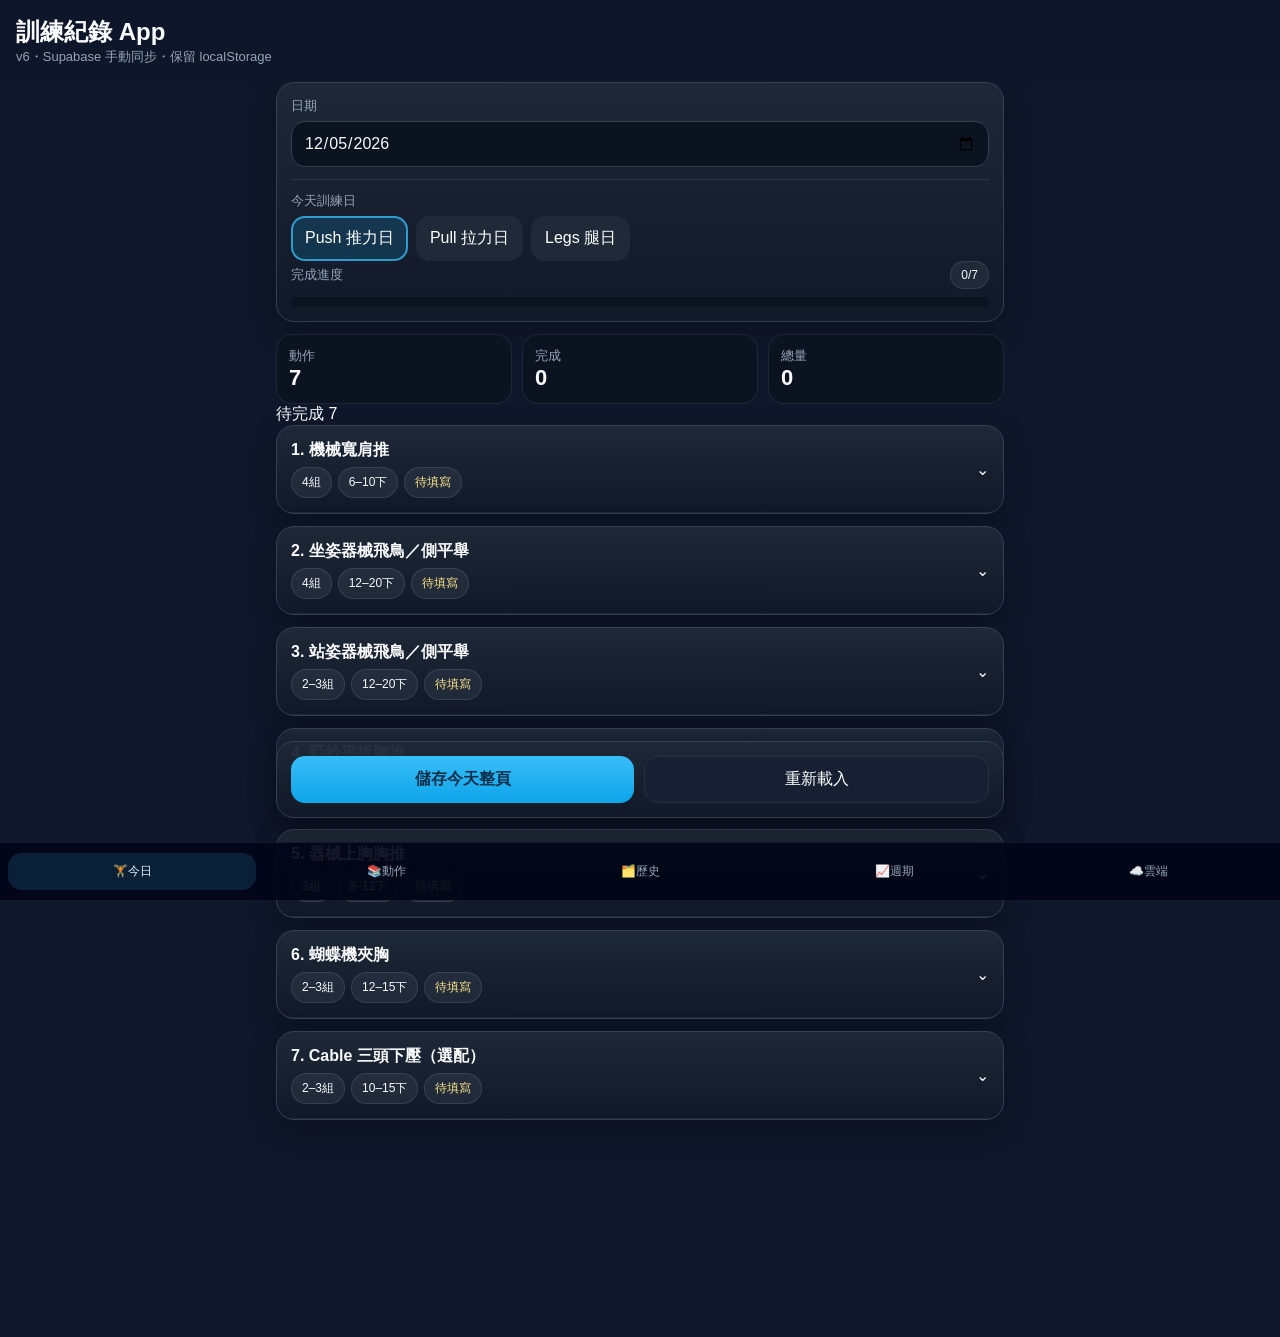
==== index.html @ b2d6db4e "Add files via upload" ====
<!doctype html><html lang="zh-Hant"><head><meta charset="utf-8"><meta name="viewport" content="width=device-width,initial-scale=1,maximum-scale=1,viewport-fit=cover"><meta name="theme-color" content="#111827"><link rel="manifest" href="manifest.json"><link rel="apple-touch-icon" href="icon-192.png"><title>訓練紀錄 App v6</title><link rel="stylesheet" href="style.css"></head><body><div id="app"><header class="top"><h1>訓練紀錄 App</h1><div class="sub">v6・Supabase 手動同步・保留 localStorage</div></header><main class="content"><section id="today" class="section active"><div class="card"><label>日期</label><input id="date" type="date"><div class="divider"></div><label>今天訓練日</label><div id="days" class="chips"></div><div class="progress"><div class="row between"><span class="muted">完成進度</span><span id="pt" class="tag">0/0</span></div><div class="bar"><div id="pf" class="fill"></div></div></div></div><div class="summary"><div class="box"><span class="muted">動作</span><b id="se">0</b></div><div class="box"><span class="muted">完成</span><b id="sc">0</b></div><div class="box"><span class="muted">總量</span><b id="sv">0</b></div></div><div id="todayList"></div><div class="sticky"><div class="card"><div class="row"><button class="primary col" onclick="saveAll()">儲存今天整頁</button><button class="soft col" onclick="renderToday()">重新載入</button></div></div></div></section><section id="lib" class="section"><div class="card"><label>搜尋動作 / 肌群</label><input id="search" placeholder="例如：深蹲、闊背、胸推"><div id="libDays" class="chips mt"></div></div><div id="libList"></div></section><section id="hist" class="section"><div class="card"><div class="row wrap"><div class="col"><label>日期</label><input id="hdate" type="date"></div><div class="col"><label>訓練日</label><select id="hday"></select></div></div><div class="divider"></div><div class="row wrap"><button class="soft col" onclick="exportCSV()">匯出 CSV</button><button class="soft col" onclick="exportJSON()">匯出 JSON</button><label class="import col">匯入 JSON<input type="file" id="importFile" accept=".json,application/json" onchange="importJSON(event)"></label></div></div><div id="histList"></div></section><section id="cycle" class="section"><div class="card"><b>週期追蹤</b><div class="grid2"><input id="cw" inputmode="numeric" pattern="[0-9]*" placeholder="週次"><input id="cs" type="date"><input id="cwt" inputmode="decimal" placeholder="體重平均"><input id="cr" inputmode="numeric" pattern="[0-9]*" placeholder="恢復1-5"><input id="csh" placeholder="肩推"><input id="cch" placeholder="胸推"><input id="cdl" placeholder="硬舉/RDL"><input id="csq" placeholder="深蹲"></div><textarea id="cn" placeholder="備註"></textarea><div class="row mt"><button class="primary col" onclick="saveCycle()">新增 / 更新</button><button class="soft col" onclick="clearCycleForm()">清空</button></div></div><div id="cycleList"></div></section><section id="cloud" class="section"><div class="card"><b>Supabase 雲端同步</b><div class="inline mt">先在 Supabase 執行 supabase_schema.sql，再填入 Project URL 與 anon key。資料仍會先存 localStorage，雲端採手動同步。</div><div class="grid2"><input id="sbUrl" placeholder="Supabase Project URL"><input id="sbAnon" placeholder="Supabase anon public key"><input id="sbEmail" placeholder="Email"><input id="sbPass" type="password" placeholder="Password"></div><div class="row wrap mt"><button class="soft col" onclick="saveCloudConfig()">儲存設定</button><button class="soft col" onclick="signUp()">註冊</button><button class="primary col" onclick="signIn()">登入</button><button class="danger col" onclick="signOut()">登出</button></div><div class="divider"></div><div class="row wrap"><button class="primary col" onclick="syncUp()">上傳本機到雲端</button><button class="soft col" onclick="pullDown()">從雲端載入並覆蓋本機</button></div><div id="cloudStatus" class="cloud-status">尚未登入。</div></div></section></main><nav class="nav"><button class="active" data-s="today">🏋️<span>今日</span></button><button data-s="lib">📚<span>動作</span></button><button data-s="hist">🗂️<span>歷史</span></button><button data-s="cycle">📈<span>週期</span></button><button data-s="cloud">☁️<span>雲端</span></button></nav></div><script id="data" type="application/json">{"plans": {"Push 推力日": [{"id": "push-1", "sort": 1, "day": "Push 推力日", "name": "機械寬肩推", "recommendedSets": "4", "recommendedReps": "6–10", "rest": "2–3 分鐘", "targetMuscles": "三角肌前束、三角肌中束、肱三頭、上胸少量", "tips": "肩膀優先主動作。肩胛穩定，不聳肩；推起時手肘路徑穩定。寬肩推與窄肩推擇一或輪替。", "alternatives": "機械窄肩推、啞鈴肩推", "defaultSets": 4}, {"id": "push-2", "sort": 2, "day": "Push 推力日", "name": "坐姿器械飛鳥／側平舉", "recommendedSets": "4", "recommendedReps": "12–20", "rest": "60–90 秒", "targetMuscles": "三角肌中束", "tips": "肩寬主力動作。重量不要過重；酸感應在肩外側，不是脖子。", "alternatives": "啞鈴側平舉、滑輪側平舉", "defaultSets": 4}, {"id": "push-3", "sort": 3, "day": "Push 推力日", "name": "站姿器械飛鳥／側平舉", "recommendedSets": "2–3", "recommendedReps": "12–20", "rest": "60–90 秒", "targetMuscles": "三角肌中束", "tips": "補充中束泵感與控制。避免借力、聳肩、甩動。", "alternatives": "單手滑輪側平舉、坐姿側平舉", "defaultSets": 3}, {"id": "push-4", "sort": 4, "day": "Push 推力日", "name": "啞鈴平板胸推", "recommendedSets": "3–4", "recommendedReps": "6–10", "rest": "2–3 分鐘", "targetMuscles": "中胸、胸大肌整體、前三角、肱三頭、肩胛穩定", "tips": "肩胛後收下壓；手肘約45–60度；下放有胸部拉伸，不讓肩膀往前跑。", "alternatives": "槓鈴臥推、機械中胸胸推", "defaultSets": 4}, {"id": "push-5", "sort": 5, "day": "Push 推力日", "name": "器械上胸胸推", "recommendedSets": "3", "recommendedReps": "8–12", "rest": "90–120 秒", "targetMuscles": "上胸、前三角、肱三頭", "tips": "角度不要太高，避免變肩推；推的方向略斜上。", "alternatives": "上斜啞鈴胸推、上斜槓鈴臥推", "defaultSets": 3}, {"id": "push-6", "sort": 6, "day": "Push 推力日", "name": "蝴蝶機夾胸", "recommendedSets": "2–3", "recommendedReps": "12–15", "rest": "60–90 秒", "targetMuscles": "胸大肌水平內收、中胸收縮感", "tips": "收尾動作。手肘微彎固定；感覺胸往中間夾，不是用手臂推。", "alternatives": "滑輪夾胸、站姿夾下胸", "defaultSets": 3}, {"id": "push-7", "sort": 7, "day": "Push 推力日", "name": "Cable 三頭下壓（選配）", "recommendedSets": "2–3", "recommendedReps": "10–15", "rest": "60–90 秒", "targetMuscles": "肱三頭肌", "tips": "若前面推類已讓三頭很疲勞可省略。手肘固定，避免肩膀代償。", "alternatives": "繩索三頭下壓、坐姿三頭下壓", "defaultSets": 3}], "Pull 拉力日": [{"id": "pull-1", "sort": 1, "day": "Pull 拉力日", "name": "傳統硬舉 或 羅馬尼亞硬舉", "recommendedSets": "3–4 / 3", "recommendedReps": "3–5 / 6–10", "rest": "2–3 分鐘", "targetMuscles": "臀大肌、腿後側、豎脊肌穩定、上背、握力", "tips": "傳統硬舉低次數高品質；RDL重點是髖鉸鏈與腿後側拉伸。豎脊肌可酸，但不能用下背硬拉。", "alternatives": "六角槓硬舉、臀推、背伸", "defaultSets": 4}, {"id": "pull-2", "sort": 2, "day": "Pull 拉力日", "name": "正握滑輪高位下拉", "recommendedSets": "4", "recommendedReps": "8–12", "rest": "90–120 秒", "targetMuscles": "闊背肌、大圓肌、下斜方肌、肱二頭輔助", "tips": "肩膀先下沉；手肘往下、往身體兩側拉；避免聳肩與二頭代償。", "alternatives": "中立握高位下拉、輔助引體", "defaultSets": 4}, {"id": "pull-3", "sort": 3, "day": "Pull 拉力日", "name": "坐姿正握水平拉（中握）", "recommendedSets": "3–4", "recommendedReps": "8–12", "rest": "90–120 秒", "targetMuscles": "中背、菱形肌、中斜方肌、闊背部分", "tips": "胸口穩定；手肘往後帶；肩胛後收但不要聳肩或後仰代償。", "alternatives": "胸靠划船、器械水平拉", "defaultSets": 4}, {"id": "pull-4", "sort": 4, "day": "Pull 拉力日", "name": "坐姿窄握／貼身水平拉", "recommendedSets": "3", "recommendedReps": "10–12", "rest": "90 秒", "targetMuscles": "闊背肌、大圓肌、側背", "tips": "手肘貼身，往褲子口袋後方拉；不要變成二頭彎舉。", "alternatives": "單臂啞鈴划船、低位滑輪划船", "defaultSets": 3}, {"id": "pull-5", "sort": 5, "day": "Pull 拉力日", "name": "蝴蝶機反向飛鳥", "recommendedSets": "3", "recommendedReps": "12–20", "rest": "60–90 秒", "targetMuscles": "後三角、上背、中斜方、菱形肌", "tips": "重量不必重；不要聳肩、不要甩；感覺在後肩與肩胛外側。", "alternatives": "面拉、俯身啞鈴反向飛鳥", "defaultSets": 3}, {"id": "pull-6", "sort": 6, "day": "Pull 拉力日", "name": "W槓二頭彎舉（寬握）", "recommendedSets": "3", "recommendedReps": "8–12", "rest": "60–90 秒", "targetMuscles": "肱二頭肌，偏短頭感受", "tips": "上臂穩定，避免身體晃動；手腕中立。", "alternatives": "機械二頭彎舉、啞鈴彎舉", "defaultSets": 3}, {"id": "pull-7", "sort": 7, "day": "Pull 拉力日", "name": "W槓二頭彎舉（窄握）", "recommendedSets": "2–3", "recommendedReps": "10–12", "rest": "60–90 秒", "targetMuscles": "肱二頭肌，偏長頭與前臂參與", "tips": "寬窄握總量控制在5–6組，不需各做過多。", "alternatives": "槌式彎舉、繩索彎舉", "defaultSets": 3}], "Legs 腿日": [{"id": "legs-1", "sort": 1, "day": "Legs 腿日", "name": "槓鈴深蹲", "recommendedSets": "4", "recommendedReps": "5–8", "rest": "2–3 分鐘", "targetMuscles": "股四頭、臀大肌、內收肌、核心、豎脊肌穩定", "tips": "腳掌穩定；膝蓋跟腳尖方向一致；核心撐住；不要為了重量犧牲深度與穩定。", "alternatives": "史密斯深蹲、高腳杯深蹲、腿推", "defaultSets": 4}, {"id": "legs-2", "sort": 2, "day": "Legs 腿日", "name": "臀推 或 保加利亞分腿蹲", "recommendedSets": "3", "recommendedReps": "8–12", "rest": "90–120 秒", "targetMuscles": "臀大肌；保加利亞另含股四頭、臀中肌穩定", "tips": "臀推頂端夾臀但不拱腰；保加利亞注意膝蓋軌跡與骨盆穩定。", "alternatives": "啞鈴弓箭步、45度背伸臀主導", "defaultSets": 3}, {"id": "legs-3", "sort": 3, "day": "Legs 腿日", "name": "坐姿前踢", "recommendedSets": "3", "recommendedReps": "10–15", "rest": "60–90 秒", "targetMuscles": "股四頭肌", "tips": "頂端可停一下；不要甩；膝蓋不適時降低重量。", "alternatives": "腿推、哈克深蹲", "defaultSets": 3}, {"id": "legs-4", "sort": 4, "day": "Legs 腿日", "name": "坐姿下勾", "recommendedSets": "3", "recommendedReps": "10–15", "rest": "60–90 秒", "targetMuscles": "腿後肌群，膝屈曲", "tips": "控制離心；感覺大腿後側收縮，不要用身體晃動。", "alternatives": "臥姿腿後勾、滑輪腿後勾", "defaultSets": 3}, {"id": "legs-5", "sort": 5, "day": "Legs 腿日", "name": "站姿小腿", "recommendedSets": "4", "recommendedReps": "10–20", "rest": "60–90 秒", "targetMuscles": "腓腸肌、小腿整體", "tips": "底部拉伸、頂端停一下；不要彈震。", "alternatives": "坐姿小腿、腿推機提踵", "defaultSets": 4}, {"id": "legs-6", "sort": 6, "day": "Legs 腿日", "name": "坐姿外張", "recommendedSets": "2–3", "recommendedReps": "12–20", "rest": "60–90 秒", "targetMuscles": "臀中肌、臀小肌、髖穩定", "tips": "控制外展，避免身體晃動；可幫助深蹲膝蓋控制。", "alternatives": "彈力帶側走、蚌式開合", "defaultSets": 3}, {"id": "legs-7", "sort": 7, "day": "Legs 腿日", "name": "坐姿內夾", "recommendedSets": "2–3", "recommendedReps": "12–20", "rest": "60–90 秒", "targetMuscles": "內收肌群、大腿內側", "tips": "動作控制，不需過重；補足深蹲底部穩定。", "alternatives": "側弓箭步、相撲深蹲", "defaultSets": 3}, {"id": "legs-8", "sort": 8, "day": "Legs 腿日", "name": "坐姿捲腹 或 Pallof Press", "recommendedSets": "3–5 / 3", "recommendedReps": "10–15 / 每側10–12", "rest": "45–90 秒", "targetMuscles": "腹直肌／抗旋轉核心、軀幹穩定", "tips": "不要只練捲腹；可與Pallof Press、死蟲、側棒式輪替。", "alternatives": "死蟲、棒式、側棒式", "defaultSets": 5}]}, "dayOrder": ["Push 推力日", "Pull 拉力日", "Legs 腿日"], "painOptions": ["無", "輕微", "明顯", "刺痛/麻/放射痛"]}</script><script src="app.js"></script></body></html>
---- style.css ----
*{box-sizing:border-box}:root{--bg:#0f172a;--card:#111827;--card2:#1f2937;--line:#334155;--text:#f8fafc;--muted:#94a3b8;--p:#38bdf8;--p2:#0ea5e9;--nav:82px}body{margin:0;background:var(--bg);color:var(--text);font-family:-apple-system,BlinkMacSystemFont,"Segoe UI","Noto Sans TC","Microsoft JhengHei",sans-serif;padding-bottom:calc(var(--nav) + env(safe-area-inset-bottom))}.top{position:sticky;top:0;z-index:3;padding:16px;background:rgba(15,23,42,.95);backdrop-filter:blur(10px)}h1{font-size:24px;margin:0}.sub,.muted,.inline{color:var(--muted);font-size:13px}.content{max-width:760px;margin:auto;padding:0 16px 24px}.section{display:none}.section.active{display:block}.card{background:linear-gradient(180deg,rgba(31,41,55,.94),rgba(17,24,39,.98));border:1px solid var(--line);border-radius:18px;padding:14px;margin:0 0 12px;overflow:hidden;box-shadow:0 10px 28px rgba(0,0,0,.25)}.row{display:flex;gap:10px}.wrap{flex-wrap:wrap}.between{justify-content:space-between;align-items:center}.col{flex:1 1 0;min-width:0}button,input,select,textarea{font:inherit}button{border:0;border-radius:14px;padding:12px 14px;color:white;background:var(--card2)}.primary{background:linear-gradient(180deg,var(--p),var(--p2));color:#082f49;font-weight:800}.soft{background:#172033;border:1px solid #243042}.danger{background:rgba(239,68,68,.14);border:1px solid rgba(239,68,68,.35);color:#fecaca}label{display:block;color:var(--muted);font-size:13px;margin-bottom:6px}input,select,textarea{width:100%;background:#0b1220;color:var(--text);border:1px solid var(--line);border-radius:14px;padding:12px;appearance:none;-webkit-appearance:none}.chips{display:flex;gap:8px;flex-wrap:wrap}.day.active{box-shadow:inset 0 0 0 2px rgba(56,189,248,.75);background:rgba(14,165,233,.18)}.tag{border-radius:999px;padding:6px 10px;font-size:12px;background:rgba(148,163,184,.1);border:1px solid rgba(148,163,184,.18)}.ok{color:#bbf7d0}.warn{color:#fde68a}.divider{height:1px;background:rgba(148,163,184,.12);margin:12px 0}.bar{height:10px;background:#0b1220;border-radius:999px;overflow:hidden;margin-top:8px}.fill{height:100%;width:0;background:linear-gradient(90deg,#22c55e,#38bdf8)}.summary{display:grid;grid-template-columns:repeat(3,1fr);gap:10px}.box{background:#0b1220;border:1px solid rgba(148,163,184,.14);border-radius:16px;padding:12px;display:flex;flex-direction:column}.box b{font-size:22px}.ex{padding:0}.head{padding:14px;border-bottom:1px solid rgba(148,163,184,.12)}.name{font-weight:800}.meta{display:flex;flex-wrap:wrap;gap:6px;margin-top:6px}.body{display:none;padding:14px}.ex.open .body{display:block}.setgrid{display:grid;grid-template-columns:44px 1fr 1fr 1fr;gap:8px;align-items:center;margin-bottom:8px}.set{text-align:center;color:var(--muted);font-weight:700}.info{border-top:1px dashed rgba(148,163,184,.18);padding-top:12px;margin-top:12px}.it{font-size:12px;color:var(--muted);margin-bottom:6px}.last,.compare{border-radius:12px;padding:10px;margin:10px 0}.last{background:rgba(34,197,94,.06);border:1px dashed rgba(34,197,94,.28)}.compare{background:rgba(56,189,248,.06);border:1px dashed rgba(56,189,248,.28)}.cmpgrid{display:grid;grid-template-columns:repeat(3,1fr);gap:6px}.cmpitem{background:#0b1220;border:1px solid rgba(148,163,184,.14);border-radius:12px;padding:8px}.up{color:#bbf7d0}.down{color:#fecaca}.flat{color:var(--muted)}.rating,.pain{display:grid;gap:6px}.rating{grid-template-columns:repeat(5,1fr)}.pain{grid-template-columns:repeat(2,1fr)}.rbtn.active,.pbtn.active{background:rgba(56,189,248,.22);border:1px solid rgba(56,189,248,.75)}.nav{position:fixed;left:0;right:0;bottom:0;z-index:9;display:grid;grid-template-columns:repeat(5,1fr);gap:6px;padding:10px 8px calc(10px + env(safe-area-inset-bottom));background:rgba(2,6,23,.92);border-top:1px solid rgba(148,163,184,.12)}.nav button{background:transparent;color:var(--muted);font-size:12px;padding:10px 4px}.nav button.active{background:rgba(56,189,248,.14);color:#e0f2fe}.sticky{position:sticky;bottom:calc(var(--nav) + env(safe-area-inset-bottom));background:linear-gradient(180deg,rgba(15,23,42,0),rgba(15,23,42,.95));padding-top:10px}.mt{margin-top:10px}.empty{text-align:center;color:var(--muted);padding:20px}.grid2{display:grid;grid-template-columns:1fr 1fr;gap:8px;margin:10px 0}.import input{display:none}.set-actions{display:grid;grid-template-columns:1fr 1fr;gap:8px;margin:10px 0}.set-count,.keypad-note{font-size:12px;color:var(--muted);text-align:center;margin:8px 0}.cloud-status{font-size:13px;color:#dbeafe;background:rgba(56,189,248,.08);border:1px solid rgba(56,189,248,.22);border-radius:12px;padding:10px;margin-top:10px}@media(max-width:520px){.summary,.cmpgrid,.grid2,.set-actions{grid-template-columns:1fr}.pain{grid-template-columns:1fr}}
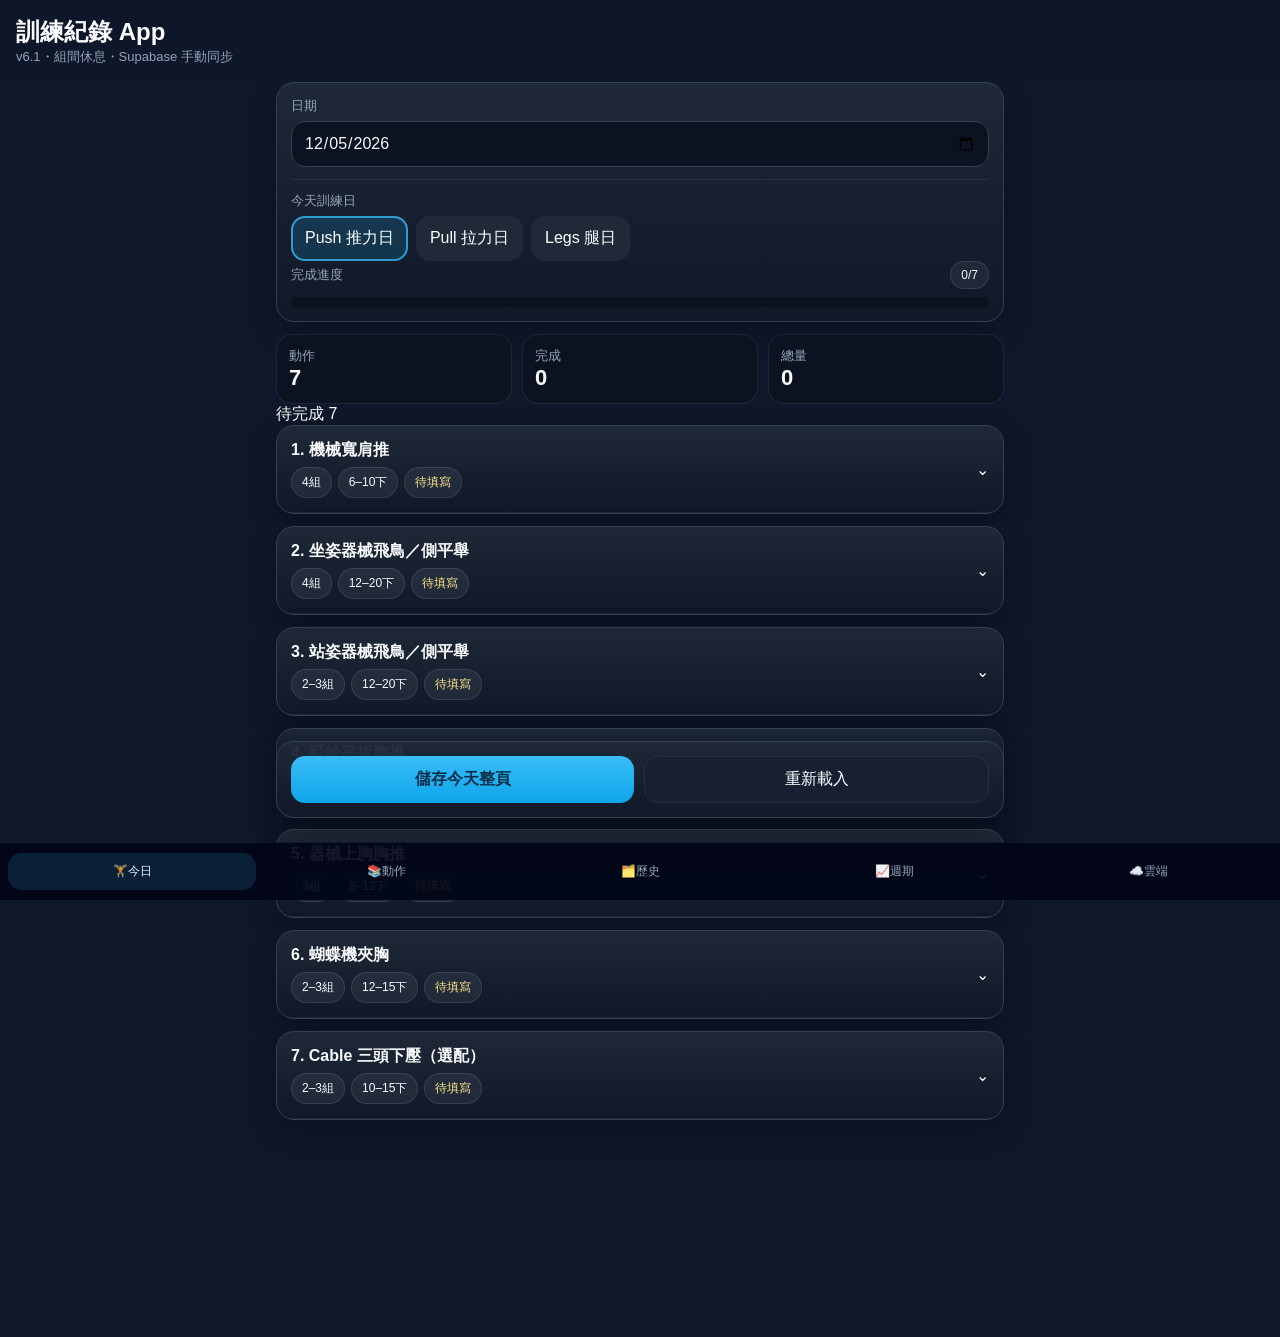
==== commit 3feb0c8a: "Add files via upload" ====
--- a/index.html
+++ b/index.html
@@ -1 +1 @@
-<!doctype html><html lang="zh-Hant"><head><meta charset="utf-8"><meta name="viewport" content="width=device-width,initial-scale=1,maximum-scale=1,viewport-fit=cover"><meta name="theme-color" content="#111827"><link rel="manifest" href="manifest.json"><link rel="apple-touch-icon" href="icon-192.png"><title>訓練紀錄 App v6</title><link rel="stylesheet" href="style.css"></head><body><div id="app"><header class="top"><h1>訓練紀錄 App</h1><div class="sub">v6・Supabase 手動同步・保留 localStorage</div></header><main class="content"><section id="today" class="section active"><div class="card"><label>日期</label><input id="date" type="date"><div class="divider"></div><label>今天訓練日</label><div id="days" class="chips"></div><div class="progress"><div class="row between"><span class="muted">完成進度</span><span id="pt" class="tag">0/0</span></div><div class="bar"><div id="pf" class="fill"></div></div></div></div><div class="summary"><div class="box"><span class="muted">動作</span><b id="se">0</b></div><div class="box"><span class="muted">完成</span><b id="sc">0</b></div><div class="box"><span class="muted">總量</span><b id="sv">0</b></div></div><div id="todayList"></div><div class="sticky"><div class="card"><div class="row"><button class="primary col" onclick="saveAll()">儲存今天整頁</button><button class="soft col" onclick="renderToday()">重新載入</button></div></div></div></section><section id="lib" class="section"><div class="card"><label>搜尋動作 / 肌群</label><input id="search" placeholder="例如：深蹲、闊背、胸推"><div id="libDays" class="chips mt"></div></div><div id="libList"></div></section><section id="hist" class="section"><div class="card"><div class="row wrap"><div class="col"><label>日期</label><input id="hdate" type="date"></div><div class="col"><label>訓練日</label><select id="hday"></select></div></div><div class="divider"></div><div class="row wrap"><button class="soft col" onclick="exportCSV()">匯出 CSV</button><button class="soft col" onclick="exportJSON()">匯出 JSON</button><label class="import col">匯入 JSON<input type="file" id="importFile" accept=".json,application/json" onchange="importJSON(event)"></label></div></div><div id="histList"></div></section><section id="cycle" class="section"><div class="card"><b>週期追蹤</b><div class="grid2"><input id="cw" inputmode="numeric" pattern="[0-9]*" placeholder="週次"><input id="cs" type="date"><input id="cwt" inputmode="decimal" placeholder="體重平均"><input id="cr" inputmode="numeric" pattern="[0-9]*" placeholder="恢復1-5"><input id="csh" placeholder="肩推"><input id="cch" placeholder="胸推"><input id="cdl" placeholder="硬舉/RDL"><input id="csq" placeholder="深蹲"></div><textarea id="cn" placeholder="備註"></textarea><div class="row mt"><button class="primary col" onclick="saveCycle()">新增 / 更新</button><button class="soft col" onclick="clearCycleForm()">清空</button></div></div><div id="cycleList"></div></section><section id="cloud" class="section"><div class="card"><b>Supabase 雲端同步</b><div class="inline mt">先在 Supabase 執行 supabase_schema.sql，再填入 Project URL 與 anon key。資料仍會先存 localStorage，雲端採手動同步。</div><div class="grid2"><input id="sbUrl" placeholder="Supabase Project URL"><input id="sbAnon" placeholder="Supabase anon public key"><input id="sbEmail" placeholder="Email"><input id="sbPass" type="password" placeholder="Password"></div><div class="row wrap mt"><button class="soft col" onclick="saveCloudConfig()">儲存設定</button><button class="soft col" onclick="signUp()">註冊</button><button class="primary col" onclick="signIn()">登入</button><button class="danger col" onclick="signOut()">登出</button></div><div class="divider"></div><div class="row wrap"><button class="primary col" onclick="syncUp()">上傳本機到雲端</button><button class="soft col" onclick="pullDown()">從雲端載入並覆蓋本機</button></div><div id="cloudStatus" class="cloud-status">尚未登入。</div></div></section></main><nav class="nav"><button class="active" data-s="today">🏋️<span>今日</span></button><button data-s="lib">📚<span>動作</span></button><button data-s="hist">🗂️<span>歷史</span></button><button data-s="cycle">📈<span>週期</span></button><button data-s="cloud">☁️<span>雲端</span></button></nav></div><script id="data" type="application/json">{"plans": {"Push 推力日": [{"id": "push-1", "sort": 1, "day": "Push 推力日", "name": "機械寬肩推", "recommendedSets": "4", "recommendedReps": "6–10", "rest": "2–3 分鐘", "targetMuscles": "三角肌前束、三角肌中束、肱三頭、上胸少量", "tips": "肩膀優先主動作。肩胛穩定，不聳肩；推起時手肘路徑穩定。寬肩推與窄肩推擇一或輪替。", "alternatives": "機械窄肩推、啞鈴肩推", "defaultSets": 4}, {"id": "push-2", "sort": 2, "day": "Push 推力日", "name": "坐姿器械飛鳥／側平舉", "recommendedSets": "4", "recommendedReps": "12–20", "rest": "60–90 秒", "targetMuscles": "三角肌中束", "tips": "肩寬主力動作。重量不要過重；酸感應在肩外側，不是脖子。", "alternatives": "啞鈴側平舉、滑輪側平舉", "defaultSets": 4}, {"id": "push-3", "sort": 3, "day": "Push 推力日", "name": "站姿器械飛鳥／側平舉", "recommendedSets": "2–3", "recommendedReps": "12–20", "rest": "60–90 秒", "targetMuscles": "三角肌中束", "tips": "補充中束泵感與控制。避免借力、聳肩、甩動。", "alternatives": "單手滑輪側平舉、坐姿側平舉", "defaultSets": 3}, {"id": "push-4", "sort": 4, "day": "Push 推力日", "name": "啞鈴平板胸推", "recommendedSets": "3–4", "recommendedReps": "6–10", "rest": "2–3 分鐘", "targetMuscles": "中胸、胸大肌整體、前三角、肱三頭、肩胛穩定", "tips": "肩胛後收下壓；手肘約45–60度；下放有胸部拉伸，不讓肩膀往前跑。", "alternatives": "槓鈴臥推、機械中胸胸推", "defaultSets": 4}, {"id": "push-5", "sort": 5, "day": "Push 推力日", "name": "器械上胸胸推", "recommendedSets": "3", "recommendedReps": "8–12", "rest": "90–120 秒", "targetMuscles": "上胸、前三角、肱三頭", "tips": "角度不要太高，避免變肩推；推的方向略斜上。", "alternatives": "上斜啞鈴胸推、上斜槓鈴臥推", "defaultSets": 3}, {"id": "push-6", "sort": 6, "day": "Push 推力日", "name": "蝴蝶機夾胸", "recommendedSets": "2–3", "recommendedReps": "12–15", "rest": "60–90 秒", "targetMuscles": "胸大肌水平內收、中胸收縮感", "tips": "收尾動作。手肘微彎固定；感覺胸往中間夾，不是用手臂推。", "alternatives": "滑輪夾胸、站姿夾下胸", "defaultSets": 3}, {"id": "push-7", "sort": 7, "day": "Push 推力日", "name": "Cable 三頭下壓（選配）", "recommendedSets": "2–3", "recommendedReps": "10–15", "rest": "60–90 秒", "targetMuscles": "肱三頭肌", "tips": "若前面推類已讓三頭很疲勞可省略。手肘固定，避免肩膀代償。", "alternatives": "繩索三頭下壓、坐姿三頭下壓", "defaultSets": 3}], "Pull 拉力日": [{"id": "pull-1", "sort": 1, "day": "Pull 拉力日", "name": "傳統硬舉 或 羅馬尼亞硬舉", "recommendedSets": "3–4 / 3", "recommendedReps": "3–5 / 6–10", "rest": "2–3 分鐘", "targetMuscles": "臀大肌、腿後側、豎脊肌穩定、上背、握力", "tips": "傳統硬舉低次數高品質；RDL重點是髖鉸鏈與腿後側拉伸。豎脊肌可酸，但不能用下背硬拉。", "alternatives": "六角槓硬舉、臀推、背伸", "defaultSets": 4}, {"id": "pull-2", "sort": 2, "day": "Pull 拉力日", "name": "正握滑輪高位下拉", "recommendedSets": "4", "recommendedReps": "8–12", "rest": "90–120 秒", "targetMuscles": "闊背肌、大圓肌、下斜方肌、肱二頭輔助", "tips": "肩膀先下沉；手肘往下、往身體兩側拉；避免聳肩與二頭代償。", "alternatives": "中立握高位下拉、輔助引體", "defaultSets": 4}, {"id": "pull-3", "sort": 3, "day": "Pull 拉力日", "name": "坐姿正握水平拉（中握）", "recommendedSets": "3–4", "recommendedReps": "8–12", "rest": "90–120 秒", "targetMuscles": "中背、菱形肌、中斜方肌、闊背部分", "tips": "胸口穩定；手肘往後帶；肩胛後收但不要聳肩或後仰代償。", "alternatives": "胸靠划船、器械水平拉", "defaultSets": 4}, {"id": "pull-4", "sort": 4, "day": "Pull 拉力日", "name": "坐姿窄握／貼身水平拉", "recommendedSets": "3", "recommendedReps": "10–12", "rest": "90 秒", "targetMuscles": "闊背肌、大圓肌、側背", "tips": "手肘貼身，往褲子口袋後方拉；不要變成二頭彎舉。", "alternatives": "單臂啞鈴划船、低位滑輪划船", "defaultSets": 3}, {"id": "pull-5", "sort": 5, "day": "Pull 拉力日", "name": "蝴蝶機反向飛鳥", "recommendedSets": "3", "recommendedReps": "12–20", "rest": "60–90 秒", "targetMuscles": "後三角、上背、中斜方、菱形肌", "tips": "重量不必重；不要聳肩、不要甩；感覺在後肩與肩胛外側。", "alternatives": "面拉、俯身啞鈴反向飛鳥", "defaultSets": 3}, {"id": "pull-6", "sort": 6, "day": "Pull 拉力日", "name": "W槓二頭彎舉（寬握）", "recommendedSets": "3", "recommendedReps": "8–12", "rest": "60–90 秒", "targetMuscles": "肱二頭肌，偏短頭感受", "tips": "上臂穩定，避免身體晃動；手腕中立。", "alternatives": "機械二頭彎舉、啞鈴彎舉", "defaultSets": 3}, {"id": "pull-7", "sort": 7, "day": "Pull 拉力日", "name": "W槓二頭彎舉（窄握）", "recommendedSets": "2–3", "recommendedReps": "10–12", "rest": "60–90 秒", "targetMuscles": "肱二頭肌，偏長頭與前臂參與", "tips": "寬窄握總量控制在5–6組，不需各做過多。", "alternatives": "槌式彎舉、繩索彎舉", "defaultSets": 3}], "Legs 腿日": [{"id": "legs-1", "sort": 1, "day": "Legs 腿日", "name": "槓鈴深蹲", "recommendedSets": "4", "recommendedReps": "5–8", "rest": "2–3 分鐘", "targetMuscles": "股四頭、臀大肌、內收肌、核心、豎脊肌穩定", "tips": "腳掌穩定；膝蓋跟腳尖方向一致；核心撐住；不要為了重量犧牲深度與穩定。", "alternatives": "史密斯深蹲、高腳杯深蹲、腿推", "defaultSets": 4}, {"id": "legs-2", "sort": 2, "day": "Legs 腿日", "name": "臀推 或 保加利亞分腿蹲", "recommendedSets": "3", "recommendedReps": "8–12", "rest": "90–120 秒", "targetMuscles": "臀大肌；保加利亞另含股四頭、臀中肌穩定", "tips": "臀推頂端夾臀但不拱腰；保加利亞注意膝蓋軌跡與骨盆穩定。", "alternatives": "啞鈴弓箭步、45度背伸臀主導", "defaultSets": 3}, {"id": "legs-3", "sort": 3, "day": "Legs 腿日", "name": "坐姿前踢", "recommendedSets": "3", "recommendedReps": "10–15", "rest": "60–90 秒", "targetMuscles": "股四頭肌", "tips": "頂端可停一下；不要甩；膝蓋不適時降低重量。", "alternatives": "腿推、哈克深蹲", "defaultSets": 3}, {"id": "legs-4", "sort": 4, "day": "Legs 腿日", "name": "坐姿下勾", "recommendedSets": "3", "recommendedReps": "10–15", "rest": "60–90 秒", "targetMuscles": "腿後肌群，膝屈曲", "tips": "控制離心；感覺大腿後側收縮，不要用身體晃動。", "alternatives": "臥姿腿後勾、滑輪腿後勾", "defaultSets": 3}, {"id": "legs-5", "sort": 5, "day": "Legs 腿日", "name": "站姿小腿", "recommendedSets": "4", "recommendedReps": "10–20", "rest": "60–90 秒", "targetMuscles": "腓腸肌、小腿整體", "tips": "底部拉伸、頂端停一下；不要彈震。", "alternatives": "坐姿小腿、腿推機提踵", "defaultSets": 4}, {"id": "legs-6", "sort": 6, "day": "Legs 腿日", "name": "坐姿外張", "recommendedSets": "2–3", "recommendedReps": "12–20", "rest": "60–90 秒", "targetMuscles": "臀中肌、臀小肌、髖穩定", "tips": "控制外展，避免身體晃動；可幫助深蹲膝蓋控制。", "alternatives": "彈力帶側走、蚌式開合", "defaultSets": 3}, {"id": "legs-7", "sort": 7, "day": "Legs 腿日", "name": "坐姿內夾", "recommendedSets": "2–3", "recommendedReps": "12–20", "rest": "60–90 秒", "targetMuscles": "內收肌群、大腿內側", "tips": "動作控制，不需過重；補足深蹲底部穩定。", "alternatives": "側弓箭步、相撲深蹲", "defaultSets": 3}, {"id": "legs-8", "sort": 8, "day": "Legs 腿日", "name": "坐姿捲腹 或 Pallof Press", "recommendedSets": "3–5 / 3", "recommendedReps": "10–15 / 每側10–12", "rest": "45–90 秒", "targetMuscles": "腹直肌／抗旋轉核心、軀幹穩定", "tips": "不要只練捲腹；可與Pallof Press、死蟲、側棒式輪替。", "alternatives": "死蟲、棒式、側棒式", "defaultSets": 5}]}, "dayOrder": ["Push 推力日", "Pull 拉力日", "Legs 腿日"], "painOptions": ["無", "輕微", "明顯", "刺痛/麻/放射痛"]}</script><script src="app.js"></script></body></html>+<!doctype html><html lang="zh-Hant"><head><meta charset="utf-8"><meta name="viewport" content="width=device-width,initial-scale=1,maximum-scale=1,viewport-fit=cover"><meta name="theme-color" content="#111827"><link rel="manifest" href="manifest.json"><link rel="apple-touch-icon" href="icon-192.png"><title>訓練紀錄 App v6.1</title><link rel="stylesheet" href="style.css"></head><body><div id="app"><header class="top"><h1>訓練紀錄 App</h1><div class="sub">v6.1・組間休息・Supabase 手動同步</div></header><main class="content"><section id="today" class="section active"><div class="card"><label>日期</label><input id="date" type="date"><div class="divider"></div><label>今天訓練日</label><div id="days" class="chips"></div><div class="progress"><div class="row between"><span class="muted">完成進度</span><span id="pt" class="tag">0/0</span></div><div class="bar"><div id="pf" class="fill"></div></div></div></div><div class="summary"><div class="box"><span class="muted">動作</span><b id="se">0</b></div><div class="box"><span class="muted">完成</span><b id="sc">0</b></div><div class="box"><span class="muted">總量</span><b id="sv">0</b></div></div><div id="todayList"></div><div class="sticky"><div class="card"><div class="row"><button class="primary col" onclick="saveAll()">儲存今天整頁</button><button class="soft col" onclick="renderToday()">重新載入</button></div></div></div></section><section id="lib" class="section"><div class="card"><label>搜尋動作 / 肌群</label><input id="search" placeholder="例如：深蹲、闊背、胸推"><div id="libDays" class="chips mt"></div></div><div id="libList"></div></section><section id="hist" class="section"><div class="card"><div class="row wrap"><div class="col"><label>日期</label><input id="hdate" type="date"></div><div class="col"><label>訓練日</label><select id="hday"></select></div></div><div class="divider"></div><div class="row wrap"><button class="soft col" onclick="exportCSV()">匯出 CSV</button><button class="soft col" onclick="exportJSON()">匯出 JSON</button><label class="import col">匯入 JSON<input type="file" id="importFile" accept=".json,application/json" onchange="importJSON(event)"></label></div></div><div id="histList"></div></section><section id="cycle" class="section"><div class="card"><b>週期追蹤</b><div class="grid2"><input id="cw" inputmode="numeric" pattern="[0-9]*" placeholder="週次"><input id="cs" type="date"><input id="cwt" inputmode="decimal" placeholder="體重平均"><input id="cr" inputmode="numeric" pattern="[0-9]*" placeholder="恢復1-5"><input id="csh" placeholder="肩推"><input id="cch" placeholder="胸推"><input id="cdl" placeholder="硬舉/RDL"><input id="csq" placeholder="深蹲"></div><textarea id="cn" placeholder="備註"></textarea><div class="row mt"><button class="primary col" onclick="saveCycle()">新增 / 更新</button><button class="soft col" onclick="clearCycleForm()">清空</button></div></div><div id="cycleList"></div></section><section id="cloud" class="section"><div class="card"><b>Supabase 雲端同步</b><div class="inline mt">此版不需重建 SQL。組間休息會存入 workout_records.sets JSONB 的 restSec 欄位。</div><div class="grid2"><input id="sbUrl" placeholder="Supabase Project URL"><input id="sbAnon" placeholder="Supabase anon public key"><input id="sbEmail" placeholder="Email"><input id="sbPass" type="password" placeholder="Password"></div><div class="row wrap mt"><button class="soft col" onclick="saveCloudConfig()">儲存設定</button><button class="soft col" onclick="signUp()">註冊</button><button class="primary col" onclick="signIn()">登入</button><button class="danger col" onclick="signOut()">登出</button></div><div class="divider"></div><div class="row wrap"><button class="primary col" onclick="syncUp()">上傳本機到雲端</button><button class="soft col" onclick="pullDown()">從雲端載入並覆蓋本機</button></div><div id="cloudStatus" class="cloud-status">尚未登入。</div></div></section></main><nav class="nav"><button class="active" data-s="today">🏋️<span>今日</span></button><button data-s="lib">📚<span>動作</span></button><button data-s="hist">🗂️<span>歷史</span></button><button data-s="cycle">📈<span>週期</span></button><button data-s="cloud">☁️<span>雲端</span></button></nav></div><script id="data" type="application/json">{"plans": {"Push 推力日": [{"id": "push-1", "sort": 1, "day": "Push 推力日", "name": "機械寬肩推", "recommendedSets": "4", "recommendedReps": "6–10", "rest": "2–3 分鐘", "targetMuscles": "三角肌前束、三角肌中束、肱三頭、上胸少量", "tips": "肩膀優先主動作。肩胛穩定，不聳肩；推起時手肘路徑穩定。寬肩推與窄肩推擇一或輪替。", "alternatives": "機械窄肩推、啞鈴肩推", "defaultSets": 4}, {"id": "push-2", "sort": 2, "day": "Push 推力日", "name": "坐姿器械飛鳥／側平舉", "recommendedSets": "4", "recommendedReps": "12–20", "rest": "60–90 秒", "targetMuscles": "三角肌中束", "tips": "肩寬主力動作。重量不要過重；酸感應在肩外側，不是脖子。", "alternatives": "啞鈴側平舉、滑輪側平舉", "defaultSets": 4}, {"id": "push-3", "sort": 3, "day": "Push 推力日", "name": "站姿器械飛鳥／側平舉", "recommendedSets": "2–3", "recommendedReps": "12–20", "rest": "60–90 秒", "targetMuscles": "三角肌中束", "tips": "補充中束泵感與控制。避免借力、聳肩、甩動。", "alternatives": "單手滑輪側平舉、坐姿側平舉", "defaultSets": 3}, {"id": "push-4", "sort": 4, "day": "Push 推力日", "name": "啞鈴平板胸推", "recommendedSets": "3–4", "recommendedReps": "6–10", "rest": "2–3 分鐘", "targetMuscles": "中胸、胸大肌整體、前三角、肱三頭、肩胛穩定", "tips": "肩胛後收下壓；手肘約45–60度；下放有胸部拉伸，不讓肩膀往前跑。", "alternatives": "槓鈴臥推、機械中胸胸推", "defaultSets": 4}, {"id": "push-5", "sort": 5, "day": "Push 推力日", "name": "器械上胸胸推", "recommendedSets": "3", "recommendedReps": "8–12", "rest": "90–120 秒", "targetMuscles": "上胸、前三角、肱三頭", "tips": "角度不要太高，避免變肩推；推的方向略斜上。", "alternatives": "上斜啞鈴胸推、上斜槓鈴臥推", "defaultSets": 3}, {"id": "push-6", "sort": 6, "day": "Push 推力日", "name": "蝴蝶機夾胸", "recommendedSets": "2–3", "recommendedReps": "12–15", "rest": "60–90 秒", "targetMuscles": "胸大肌水平內收、中胸收縮感", "tips": "收尾動作。手肘微彎固定；感覺胸往中間夾，不是用手臂推。", "alternatives": "滑輪夾胸、站姿夾下胸", "defaultSets": 3}, {"id": "push-7", "sort": 7, "day": "Push 推力日", "name": "Cable 三頭下壓（選配）", "recommendedSets": "2–3", "recommendedReps": "10–15", "rest": "60–90 秒", "targetMuscles": "肱三頭肌", "tips": "若前面推類已讓三頭很疲勞可省略。手肘固定，避免肩膀代償。", "alternatives": "繩索三頭下壓、坐姿三頭下壓", "defaultSets": 3}], "Pull 拉力日": [{"id": "pull-1", "sort": 1, "day": "Pull 拉力日", "name": "傳統硬舉 或 羅馬尼亞硬舉", "recommendedSets": "3–4 / 3", "recommendedReps": "3–5 / 6–10", "rest": "2–3 分鐘", "targetMuscles": "臀大肌、腿後側、豎脊肌穩定、上背、握力", "tips": "傳統硬舉低次數高品質；RDL重點是髖鉸鏈與腿後側拉伸。豎脊肌可酸，但不能用下背硬拉。", "alternatives": "六角槓硬舉、臀推、背伸", "defaultSets": 4}, {"id": "pull-2", "sort": 2, "day": "Pull 拉力日", "name": "正握滑輪高位下拉", "recommendedSets": "4", "recommendedReps": "8–12", "rest": "90–120 秒", "targetMuscles": "闊背肌、大圓肌、下斜方肌、肱二頭輔助", "tips": "肩膀先下沉；手肘往下、往身體兩側拉；避免聳肩與二頭代償。", "alternatives": "中立握高位下拉、輔助引體", "defaultSets": 4}, {"id": "pull-3", "sort": 3, "day": "Pull 拉力日", "name": "坐姿正握水平拉（中握）", "recommendedSets": "3–4", "recommendedReps": "8–12", "rest": "90–120 秒", "targetMuscles": "中背、菱形肌、中斜方肌、闊背部分", "tips": "胸口穩定；手肘往後帶；肩胛後收但不要聳肩或後仰代償。", "alternatives": "胸靠划船、器械水平拉", "defaultSets": 4}, {"id": "pull-4", "sort": 4, "day": "Pull 拉力日", "name": "坐姿窄握／貼身水平拉", "recommendedSets": "3", "recommendedReps": "10–12", "rest": "90 秒", "targetMuscles": "闊背肌、大圓肌、側背", "tips": "手肘貼身，往褲子口袋後方拉；不要變成二頭彎舉。", "alternatives": "單臂啞鈴划船、低位滑輪划船", "defaultSets": 3}, {"id": "pull-5", "sort": 5, "day": "Pull 拉力日", "name": "蝴蝶機反向飛鳥", "recommendedSets": "3", "recommendedReps": "12–20", "rest": "60–90 秒", "targetMuscles": "後三角、上背、中斜方、菱形肌", "tips": "重量不必重；不要聳肩、不要甩；感覺在後肩與肩胛外側。", "alternatives": "面拉、俯身啞鈴反向飛鳥", "defaultSets": 3}, {"id": "pull-6", "sort": 6, "day": "Pull 拉力日", "name": "W槓二頭彎舉（寬握）", "recommendedSets": "3", "recommendedReps": "8–12", "rest": "60–90 秒", "targetMuscles": "肱二頭肌，偏短頭感受", "tips": "上臂穩定，避免身體晃動；手腕中立。", "alternatives": "機械二頭彎舉、啞鈴彎舉", "defaultSets": 3}, {"id": "pull-7", "sort": 7, "day": "Pull 拉力日", "name": "W槓二頭彎舉（窄握）", "recommendedSets": "2–3", "recommendedReps": "10–12", "rest": "60–90 秒", "targetMuscles": "肱二頭肌，偏長頭與前臂參與", "tips": "寬窄握總量控制在5–6組，不需各做過多。", "alternatives": "槌式彎舉、繩索彎舉", "defaultSets": 3}], "Legs 腿日": [{"id": "legs-1", "sort": 1, "day": "Legs 腿日", "name": "槓鈴深蹲", "recommendedSets": "4", "recommendedReps": "5–8", "rest": "2–3 分鐘", "targetMuscles": "股四頭、臀大肌、內收肌、核心、豎脊肌穩定", "tips": "腳掌穩定；膝蓋跟腳尖方向一致；核心撐住；不要為了重量犧牲深度與穩定。", "alternatives": "史密斯深蹲、高腳杯深蹲、腿推", "defaultSets": 4}, {"id": "legs-2", "sort": 2, "day": "Legs 腿日", "name": "臀推 或 保加利亞分腿蹲", "recommendedSets": "3", "recommendedReps": "8–12", "rest": "90–120 秒", "targetMuscles": "臀大肌；保加利亞另含股四頭、臀中肌穩定", "tips": "臀推頂端夾臀但不拱腰；保加利亞注意膝蓋軌跡與骨盆穩定。", "alternatives": "啞鈴弓箭步、45度背伸臀主導", "defaultSets": 3}, {"id": "legs-3", "sort": 3, "day": "Legs 腿日", "name": "坐姿前踢", "recommendedSets": "3", "recommendedReps": "10–15", "rest": "60–90 秒", "targetMuscles": "股四頭肌", "tips": "頂端可停一下；不要甩；膝蓋不適時降低重量。", "alternatives": "腿推、哈克深蹲", "defaultSets": 3}, {"id": "legs-4", "sort": 4, "day": "Legs 腿日", "name": "坐姿下勾", "recommendedSets": "3", "recommendedReps": "10–15", "rest": "60–90 秒", "targetMuscles": "腿後肌群，膝屈曲", "tips": "控制離心；感覺大腿後側收縮，不要用身體晃動。", "alternatives": "臥姿腿後勾、滑輪腿後勾", "defaultSets": 3}, {"id": "legs-5", "sort": 5, "day": "Legs 腿日", "name": "站姿小腿", "recommendedSets": "4", "recommendedReps": "10–20", "rest": "60–90 秒", "targetMuscles": "腓腸肌、小腿整體", "tips": "底部拉伸、頂端停一下；不要彈震。", "alternatives": "坐姿小腿、腿推機提踵", "defaultSets": 4}, {"id": "legs-6", "sort": 6, "day": "Legs 腿日", "name": "坐姿外張", "recommendedSets": "2–3", "recommendedReps": "12–20", "rest": "60–90 秒", "targetMuscles": "臀中肌、臀小肌、髖穩定", "tips": "控制外展，避免身體晃動；可幫助深蹲膝蓋控制。", "alternatives": "彈力帶側走、蚌式開合", "defaultSets": 3}, {"id": "legs-7", "sort": 7, "day": "Legs 腿日", "name": "坐姿內夾", "recommendedSets": "2–3", "recommendedReps": "12–20", "rest": "60–90 秒", "targetMuscles": "內收肌群、大腿內側", "tips": "動作控制，不需過重；補足深蹲底部穩定。", "alternatives": "側弓箭步、相撲深蹲", "defaultSets": 3}, {"id": "legs-8", "sort": 8, "day": "Legs 腿日", "name": "坐姿捲腹 或 Pallof Press", "recommendedSets": "3–5 / 3", "recommendedReps": "10–15 / 每側10–12", "rest": "45–90 秒", "targetMuscles": "腹直肌／抗旋轉核心、軀幹穩定", "tips": "不要只練捲腹；可與Pallof Press、死蟲、側棒式輪替。", "alternatives": "死蟲、棒式、側棒式", "defaultSets": 5}]}, "dayOrder": ["Push 推力日", "Pull 拉力日", "Legs 腿日"], "painOptions": ["無", "輕微", "明顯", "刺痛/麻/放射痛"]}</script><script src="app.js"></script></body></html>
--- a/style.css
+++ b/style.css
@@ -1,2 +1,2 @@
 
-*{box-sizing:border-box}:root{--bg:#0f172a;--card:#111827;--card2:#1f2937;--line:#334155;--text:#f8fafc;--muted:#94a3b8;--p:#38bdf8;--p2:#0ea5e9;--nav:82px}body{margin:0;background:var(--bg);color:var(--text);font-family:-apple-system,BlinkMacSystemFont,"Segoe UI","Noto Sans TC","Microsoft JhengHei",sans-serif;padding-bottom:calc(var(--nav) + env(safe-area-inset-bottom))}.top{position:sticky;top:0;z-index:3;padding:16px;background:rgba(15,23,42,.95);backdrop-filter:blur(10px)}h1{font-size:24px;margin:0}.sub,.muted,.inline{color:var(--muted);font-size:13px}.content{max-width:760px;margin:auto;padding:0 16px 24px}.section{display:none}.section.active{display:block}.card{background:linear-gradient(180deg,rgba(31,41,55,.94),rgba(17,24,39,.98));border:1px solid var(--line);border-radius:18px;padding:14px;margin:0 0 12px;overflow:hidden;box-shadow:0 10px 28px rgba(0,0,0,.25)}.row{display:flex;gap:10px}.wrap{flex-wrap:wrap}.between{justify-content:space-between;align-items:center}.col{flex:1 1 0;min-width:0}button,input,select,textarea{font:inherit}button{border:0;border-radius:14px;padding:12px 14px;color:white;background:var(--card2)}.primary{background:linear-gradient(180deg,var(--p),var(--p2));color:#082f49;font-weight:800}.soft{background:#172033;border:1px solid #243042}.danger{background:rgba(239,68,68,.14);border:1px solid rgba(239,68,68,.35);color:#fecaca}label{display:block;color:var(--muted);font-size:13px;margin-bottom:6px}input,select,textarea{width:100%;background:#0b1220;color:var(--text);border:1px solid var(--line);border-radius:14px;padding:12px;appearance:none;-webkit-appearance:none}.chips{display:flex;gap:8px;flex-wrap:wrap}.day.active{box-shadow:inset 0 0 0 2px rgba(56,189,248,.75);background:rgba(14,165,233,.18)}.tag{border-radius:999px;padding:6px 10px;font-size:12px;background:rgba(148,163,184,.1);border:1px solid rgba(148,163,184,.18)}.ok{color:#bbf7d0}.warn{color:#fde68a}.divider{height:1px;background:rgba(148,163,184,.12);margin:12px 0}.bar{height:10px;background:#0b1220;border-radius:999px;overflow:hidden;margin-top:8px}.fill{height:100%;width:0;background:linear-gradient(90deg,#22c55e,#38bdf8)}.summary{display:grid;grid-template-columns:repeat(3,1fr);gap:10px}.box{background:#0b1220;border:1px solid rgba(148,163,184,.14);border-radius:16px;padding:12px;display:flex;flex-direction:column}.box b{font-size:22px}.ex{padding:0}.head{padding:14px;border-bottom:1px solid rgba(148,163,184,.12)}.name{font-weight:800}.meta{display:flex;flex-wrap:wrap;gap:6px;margin-top:6px}.body{display:none;padding:14px}.ex.open .body{display:block}.setgrid{display:grid;grid-template-columns:44px 1fr 1fr 1fr;gap:8px;align-items:center;margin-bottom:8px}.set{text-align:center;color:var(--muted);font-weight:700}.info{border-top:1px dashed rgba(148,163,184,.18);padding-top:12px;margin-top:12px}.it{font-size:12px;color:var(--muted);margin-bottom:6px}.last,.compare{border-radius:12px;padding:10px;margin:10px 0}.last{background:rgba(34,197,94,.06);border:1px dashed rgba(34,197,94,.28)}.compare{background:rgba(56,189,248,.06);border:1px dashed rgba(56,189,248,.28)}.cmpgrid{display:grid;grid-template-columns:repeat(3,1fr);gap:6px}.cmpitem{background:#0b1220;border:1px solid rgba(148,163,184,.14);border-radius:12px;padding:8px}.up{color:#bbf7d0}.down{color:#fecaca}.flat{color:var(--muted)}.rating,.pain{display:grid;gap:6px}.rating{grid-template-columns:repeat(5,1fr)}.pain{grid-template-columns:repeat(2,1fr)}.rbtn.active,.pbtn.active{background:rgba(56,189,248,.22);border:1px solid rgba(56,189,248,.75)}.nav{position:fixed;left:0;right:0;bottom:0;z-index:9;display:grid;grid-template-columns:repeat(5,1fr);gap:6px;padding:10px 8px calc(10px + env(safe-area-inset-bottom));background:rgba(2,6,23,.92);border-top:1px solid rgba(148,163,184,.12)}.nav button{background:transparent;color:var(--muted);font-size:12px;padding:10px 4px}.nav button.active{background:rgba(56,189,248,.14);color:#e0f2fe}.sticky{position:sticky;bottom:calc(var(--nav) + env(safe-area-inset-bottom));background:linear-gradient(180deg,rgba(15,23,42,0),rgba(15,23,42,.95));padding-top:10px}.mt{margin-top:10px}.empty{text-align:center;color:var(--muted);padding:20px}.grid2{display:grid;grid-template-columns:1fr 1fr;gap:8px;margin:10px 0}.import input{display:none}.set-actions{display:grid;grid-template-columns:1fr 1fr;gap:8px;margin:10px 0}.set-count,.keypad-note{font-size:12px;color:var(--muted);text-align:center;margin:8px 0}.cloud-status{font-size:13px;color:#dbeafe;background:rgba(56,189,248,.08);border:1px solid rgba(56,189,248,.22);border-radius:12px;padding:10px;margin-top:10px}@media(max-width:520px){.summary,.cmpgrid,.grid2,.set-actions{grid-template-columns:1fr}.pain{grid-template-columns:1fr}}
+*{box-sizing:border-box}:root{--bg:#0f172a;--card:#111827;--card2:#1f2937;--line:#334155;--text:#f8fafc;--muted:#94a3b8;--p:#38bdf8;--p2:#0ea5e9;--nav:82px}body{margin:0;background:var(--bg);color:var(--text);font-family:-apple-system,BlinkMacSystemFont,"Segoe UI","Noto Sans TC","Microsoft JhengHei",sans-serif;padding-bottom:calc(var(--nav) + env(safe-area-inset-bottom))}.top{position:sticky;top:0;z-index:3;padding:16px;background:rgba(15,23,42,.95);backdrop-filter:blur(10px)}h1{font-size:24px;margin:0}.sub,.muted,.inline{color:var(--muted);font-size:13px}.content{max-width:760px;margin:auto;padding:0 16px 24px}.section{display:none}.section.active{display:block}.card{background:linear-gradient(180deg,rgba(31,41,55,.94),rgba(17,24,39,.98));border:1px solid var(--line);border-radius:18px;padding:14px;margin:0 0 12px;overflow:hidden;box-shadow:0 10px 28px rgba(0,0,0,.25)}.row{display:flex;gap:10px}.wrap{flex-wrap:wrap}.between{justify-content:space-between;align-items:center}.col{flex:1 1 0;min-width:0}button,input,select,textarea{font:inherit}button{border:0;border-radius:14px;padding:12px 14px;color:white;background:var(--card2)}.primary{background:linear-gradient(180deg,var(--p),var(--p2));color:#082f49;font-weight:800}.soft{background:#172033;border:1px solid #243042}.danger{background:rgba(239,68,68,.14);border:1px solid rgba(239,68,68,.35);color:#fecaca}label{display:block;color:var(--muted);font-size:13px;margin-bottom:6px}input,select,textarea{width:100%;background:#0b1220;color:var(--text);border:1px solid var(--line);border-radius:14px;padding:12px;appearance:none;-webkit-appearance:none}.chips{display:flex;gap:8px;flex-wrap:wrap}.day.active{box-shadow:inset 0 0 0 2px rgba(56,189,248,.75);background:rgba(14,165,233,.18)}.tag{border-radius:999px;padding:6px 10px;font-size:12px;background:rgba(148,163,184,.1);border:1px solid rgba(148,163,184,.18)}.ok{color:#bbf7d0}.warn{color:#fde68a}.divider{height:1px;background:rgba(148,163,184,.12);margin:12px 0}.bar{height:10px;background:#0b1220;border-radius:999px;overflow:hidden;margin-top:8px}.fill{height:100%;width:0;background:linear-gradient(90deg,#22c55e,#38bdf8)}.summary{display:grid;grid-template-columns:repeat(3,1fr);gap:10px}.box{background:#0b1220;border:1px solid rgba(148,163,184,.14);border-radius:16px;padding:12px;display:flex;flex-direction:column}.box b{font-size:22px}.ex{padding:0}.head{padding:14px;border-bottom:1px solid rgba(148,163,184,.12)}.name{font-weight:800}.meta{display:flex;flex-wrap:wrap;gap:6px;margin-top:6px}.body{display:none;padding:14px}.ex.open .body{display:block}.setgrid{display:grid;grid-template-columns:40px 1fr 1fr 1fr 1fr;gap:8px;align-items:center;margin-bottom:8px}.set{text-align:center;color:var(--muted);font-weight:700}.info{border-top:1px dashed rgba(148,163,184,.18);padding-top:12px;margin-top:12px}.it{font-size:12px;color:var(--muted);margin-bottom:6px}.last,.compare{border-radius:12px;padding:10px;margin:10px 0}.last{background:rgba(34,197,94,.06);border:1px dashed rgba(34,197,94,.28)}.compare{background:rgba(56,189,248,.06);border:1px dashed rgba(56,189,248,.28)}.cmpgrid{display:grid;grid-template-columns:repeat(3,1fr);gap:6px}.cmpitem{background:#0b1220;border:1px solid rgba(148,163,184,.14);border-radius:12px;padding:8px}.up{color:#bbf7d0}.down{color:#fecaca}.flat{color:var(--muted)}.rating,.pain{display:grid;gap:6px}.rating{grid-template-columns:repeat(5,1fr)}.pain{grid-template-columns:repeat(2,1fr)}.rbtn.active,.pbtn.active{background:rgba(56,189,248,.22);border:1px solid rgba(56,189,248,.75)}.nav{position:fixed;left:0;right:0;bottom:0;z-index:9;display:grid;grid-template-columns:repeat(5,1fr);gap:6px;padding:10px 8px calc(10px + env(safe-area-inset-bottom));background:rgba(2,6,23,.92);border-top:1px solid rgba(148,163,184,.12)}.nav button{background:transparent;color:var(--muted);font-size:12px;padding:10px 4px}.nav button.active{background:rgba(56,189,248,.14);color:#e0f2fe}.sticky{position:sticky;bottom:calc(var(--nav) + env(safe-area-inset-bottom));background:linear-gradient(180deg,rgba(15,23,42,0),rgba(15,23,42,.95));padding-top:10px}.mt{margin-top:10px}.empty{text-align:center;color:var(--muted);padding:20px}.grid2{display:grid;grid-template-columns:1fr 1fr;gap:8px;margin:10px 0}.import input{display:none}.set-actions{display:grid;grid-template-columns:1fr 1fr;gap:8px;margin:10px 0}.set-count,.keypad-note{font-size:12px;color:var(--muted);text-align:center;margin:8px 0}.cloud-status{font-size:13px;color:#dbeafe;background:rgba(56,189,248,.08);border:1px solid rgba(56,189,248,.22);border-radius:12px;padding:10px;margin-top:10px}@media(max-width:600px){.summary,.cmpgrid,.grid2,.set-actions{grid-template-columns:1fr}.setgrid{grid-template-columns:34px 1fr 1fr;}.setgrid .rest-label{grid-column:1/2}.setgrid input[data-f="restSec"]{grid-column:2/4}.pain{grid-template-columns:1fr}}
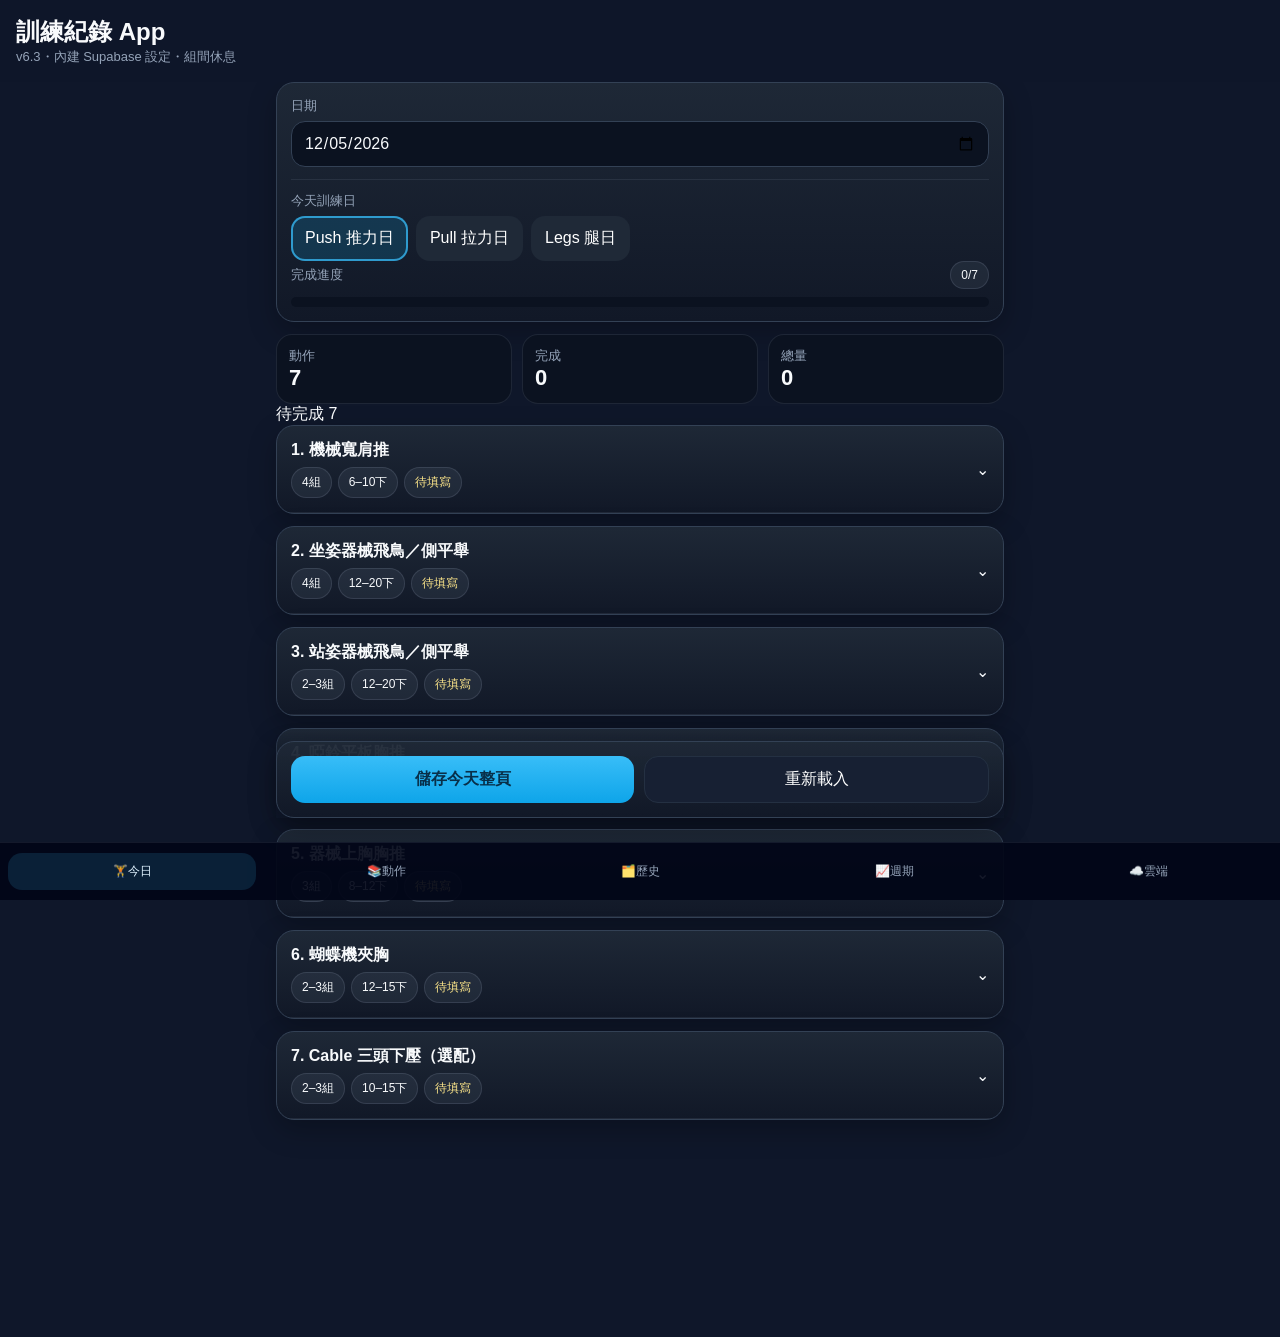
==== commit 6b396008: "Add files via upload" ====
--- a/index.html
+++ b/index.html
@@ -1 +1 @@
-<!doctype html><html lang="zh-Hant"><head><meta charset="utf-8"><meta name="viewport" content="width=device-width,initial-scale=1,maximum-scale=1,viewport-fit=cover"><meta name="theme-color" content="#111827"><link rel="manifest" href="manifest.json"><link rel="apple-touch-icon" href="icon-192.png"><title>訓練紀錄 App v6.1</title><link rel="stylesheet" href="style.css"></head><body><div id="app"><header class="top"><h1>訓練紀錄 App</h1><div class="sub">v6.1・組間休息・Supabase 手動同步</div></header><main class="content"><section id="today" class="section active"><div class="card"><label>日期</label><input id="date" type="date"><div class="divider"></div><label>今天訓練日</label><div id="days" class="chips"></div><div class="progress"><div class="row between"><span class="muted">完成進度</span><span id="pt" class="tag">0/0</span></div><div class="bar"><div id="pf" class="fill"></div></div></div></div><div class="summary"><div class="box"><span class="muted">動作</span><b id="se">0</b></div><div class="box"><span class="muted">完成</span><b id="sc">0</b></div><div class="box"><span class="muted">總量</span><b id="sv">0</b></div></div><div id="todayList"></div><div class="sticky"><div class="card"><div class="row"><button class="primary col" onclick="saveAll()">儲存今天整頁</button><button class="soft col" onclick="renderToday()">重新載入</button></div></div></div></section><section id="lib" class="section"><div class="card"><label>搜尋動作 / 肌群</label><input id="search" placeholder="例如：深蹲、闊背、胸推"><div id="libDays" class="chips mt"></div></div><div id="libList"></div></section><section id="hist" class="section"><div class="card"><div class="row wrap"><div class="col"><label>日期</label><input id="hdate" type="date"></div><div class="col"><label>訓練日</label><select id="hday"></select></div></div><div class="divider"></div><div class="row wrap"><button class="soft col" onclick="exportCSV()">匯出 CSV</button><button class="soft col" onclick="exportJSON()">匯出 JSON</button><label class="import col">匯入 JSON<input type="file" id="importFile" accept=".json,application/json" onchange="importJSON(event)"></label></div></div><div id="histList"></div></section><section id="cycle" class="section"><div class="card"><b>週期追蹤</b><div class="grid2"><input id="cw" inputmode="numeric" pattern="[0-9]*" placeholder="週次"><input id="cs" type="date"><input id="cwt" inputmode="decimal" placeholder="體重平均"><input id="cr" inputmode="numeric" pattern="[0-9]*" placeholder="恢復1-5"><input id="csh" placeholder="肩推"><input id="cch" placeholder="胸推"><input id="cdl" placeholder="硬舉/RDL"><input id="csq" placeholder="深蹲"></div><textarea id="cn" placeholder="備註"></textarea><div class="row mt"><button class="primary col" onclick="saveCycle()">新增 / 更新</button><button class="soft col" onclick="clearCycleForm()">清空</button></div></div><div id="cycleList"></div></section><section id="cloud" class="section"><div class="card"><b>Supabase 雲端同步</b><div class="inline mt">此版不需重建 SQL。組間休息會存入 workout_records.sets JSONB 的 restSec 欄位。</div><div class="grid2"><input id="sbUrl" placeholder="Supabase Project URL"><input id="sbAnon" placeholder="Supabase anon public key"><input id="sbEmail" placeholder="Email"><input id="sbPass" type="password" placeholder="Password"></div><div class="row wrap mt"><button class="soft col" onclick="saveCloudConfig()">儲存設定</button><button class="soft col" onclick="signUp()">註冊</button><button class="primary col" onclick="signIn()">登入</button><button class="danger col" onclick="signOut()">登出</button></div><div class="divider"></div><div class="row wrap"><button class="primary col" onclick="syncUp()">上傳本機到雲端</button><button class="soft col" onclick="pullDown()">從雲端載入並覆蓋本機</button></div><div id="cloudStatus" class="cloud-status">尚未登入。</div></div></section></main><nav class="nav"><button class="active" data-s="today">🏋️<span>今日</span></button><button data-s="lib">📚<span>動作</span></button><button data-s="hist">🗂️<span>歷史</span></button><button data-s="cycle">📈<span>週期</span></button><button data-s="cloud">☁️<span>雲端</span></button></nav></div><script id="data" type="application/json">{"plans": {"Push 推力日": [{"id": "push-1", "sort": 1, "day": "Push 推力日", "name": "機械寬肩推", "recommendedSets": "4", "recommendedReps": "6–10", "rest": "2–3 分鐘", "targetMuscles": "三角肌前束、三角肌中束、肱三頭、上胸少量", "tips": "肩膀優先主動作。肩胛穩定，不聳肩；推起時手肘路徑穩定。寬肩推與窄肩推擇一或輪替。", "alternatives": "機械窄肩推、啞鈴肩推", "defaultSets": 4}, {"id": "push-2", "sort": 2, "day": "Push 推力日", "name": "坐姿器械飛鳥／側平舉", "recommendedSets": "4", "recommendedReps": "12–20", "rest": "60–90 秒", "targetMuscles": "三角肌中束", "tips": "肩寬主力動作。重量不要過重；酸感應在肩外側，不是脖子。", "alternatives": "啞鈴側平舉、滑輪側平舉", "defaultSets": 4}, {"id": "push-3", "sort": 3, "day": "Push 推力日", "name": "站姿器械飛鳥／側平舉", "recommendedSets": "2–3", "recommendedReps": "12–20", "rest": "60–90 秒", "targetMuscles": "三角肌中束", "tips": "補充中束泵感與控制。避免借力、聳肩、甩動。", "alternatives": "單手滑輪側平舉、坐姿側平舉", "defaultSets": 3}, {"id": "push-4", "sort": 4, "day": "Push 推力日", "name": "啞鈴平板胸推", "recommendedSets": "3–4", "recommendedReps": "6–10", "rest": "2–3 分鐘", "targetMuscles": "中胸、胸大肌整體、前三角、肱三頭、肩胛穩定", "tips": "肩胛後收下壓；手肘約45–60度；下放有胸部拉伸，不讓肩膀往前跑。", "alternatives": "槓鈴臥推、機械中胸胸推", "defaultSets": 4}, {"id": "push-5", "sort": 5, "day": "Push 推力日", "name": "器械上胸胸推", "recommendedSets": "3", "recommendedReps": "8–12", "rest": "90–120 秒", "targetMuscles": "上胸、前三角、肱三頭", "tips": "角度不要太高，避免變肩推；推的方向略斜上。", "alternatives": "上斜啞鈴胸推、上斜槓鈴臥推", "defaultSets": 3}, {"id": "push-6", "sort": 6, "day": "Push 推力日", "name": "蝴蝶機夾胸", "recommendedSets": "2–3", "recommendedReps": "12–15", "rest": "60–90 秒", "targetMuscles": "胸大肌水平內收、中胸收縮感", "tips": "收尾動作。手肘微彎固定；感覺胸往中間夾，不是用手臂推。", "alternatives": "滑輪夾胸、站姿夾下胸", "defaultSets": 3}, {"id": "push-7", "sort": 7, "day": "Push 推力日", "name": "Cable 三頭下壓（選配）", "recommendedSets": "2–3", "recommendedReps": "10–15", "rest": "60–90 秒", "targetMuscles": "肱三頭肌", "tips": "若前面推類已讓三頭很疲勞可省略。手肘固定，避免肩膀代償。", "alternatives": "繩索三頭下壓、坐姿三頭下壓", "defaultSets": 3}], "Pull 拉力日": [{"id": "pull-1", "sort": 1, "day": "Pull 拉力日", "name": "傳統硬舉 或 羅馬尼亞硬舉", "recommendedSets": "3–4 / 3", "recommendedReps": "3–5 / 6–10", "rest": "2–3 分鐘", "targetMuscles": "臀大肌、腿後側、豎脊肌穩定、上背、握力", "tips": "傳統硬舉低次數高品質；RDL重點是髖鉸鏈與腿後側拉伸。豎脊肌可酸，但不能用下背硬拉。", "alternatives": "六角槓硬舉、臀推、背伸", "defaultSets": 4}, {"id": "pull-2", "sort": 2, "day": "Pull 拉力日", "name": "正握滑輪高位下拉", "recommendedSets": "4", "recommendedReps": "8–12", "rest": "90–120 秒", "targetMuscles": "闊背肌、大圓肌、下斜方肌、肱二頭輔助", "tips": "肩膀先下沉；手肘往下、往身體兩側拉；避免聳肩與二頭代償。", "alternatives": "中立握高位下拉、輔助引體", "defaultSets": 4}, {"id": "pull-3", "sort": 3, "day": "Pull 拉力日", "name": "坐姿正握水平拉（中握）", "recommendedSets": "3–4", "recommendedReps": "8–12", "rest": "90–120 秒", "targetMuscles": "中背、菱形肌、中斜方肌、闊背部分", "tips": "胸口穩定；手肘往後帶；肩胛後收但不要聳肩或後仰代償。", "alternatives": "胸靠划船、器械水平拉", "defaultSets": 4}, {"id": "pull-4", "sort": 4, "day": "Pull 拉力日", "name": "坐姿窄握／貼身水平拉", "recommendedSets": "3", "recommendedReps": "10–12", "rest": "90 秒", "targetMuscles": "闊背肌、大圓肌、側背", "tips": "手肘貼身，往褲子口袋後方拉；不要變成二頭彎舉。", "alternatives": "單臂啞鈴划船、低位滑輪划船", "defaultSets": 3}, {"id": "pull-5", "sort": 5, "day": "Pull 拉力日", "name": "蝴蝶機反向飛鳥", "recommendedSets": "3", "recommendedReps": "12–20", "rest": "60–90 秒", "targetMuscles": "後三角、上背、中斜方、菱形肌", "tips": "重量不必重；不要聳肩、不要甩；感覺在後肩與肩胛外側。", "alternatives": "面拉、俯身啞鈴反向飛鳥", "defaultSets": 3}, {"id": "pull-6", "sort": 6, "day": "Pull 拉力日", "name": "W槓二頭彎舉（寬握）", "recommendedSets": "3", "recommendedReps": "8–12", "rest": "60–90 秒", "targetMuscles": "肱二頭肌，偏短頭感受", "tips": "上臂穩定，避免身體晃動；手腕中立。", "alternatives": "機械二頭彎舉、啞鈴彎舉", "defaultSets": 3}, {"id": "pull-7", "sort": 7, "day": "Pull 拉力日", "name": "W槓二頭彎舉（窄握）", "recommendedSets": "2–3", "recommendedReps": "10–12", "rest": "60–90 秒", "targetMuscles": "肱二頭肌，偏長頭與前臂參與", "tips": "寬窄握總量控制在5–6組，不需各做過多。", "alternatives": "槌式彎舉、繩索彎舉", "defaultSets": 3}], "Legs 腿日": [{"id": "legs-1", "sort": 1, "day": "Legs 腿日", "name": "槓鈴深蹲", "recommendedSets": "4", "recommendedReps": "5–8", "rest": "2–3 分鐘", "targetMuscles": "股四頭、臀大肌、內收肌、核心、豎脊肌穩定", "tips": "腳掌穩定；膝蓋跟腳尖方向一致；核心撐住；不要為了重量犧牲深度與穩定。", "alternatives": "史密斯深蹲、高腳杯深蹲、腿推", "defaultSets": 4}, {"id": "legs-2", "sort": 2, "day": "Legs 腿日", "name": "臀推 或 保加利亞分腿蹲", "recommendedSets": "3", "recommendedReps": "8–12", "rest": "90–120 秒", "targetMuscles": "臀大肌；保加利亞另含股四頭、臀中肌穩定", "tips": "臀推頂端夾臀但不拱腰；保加利亞注意膝蓋軌跡與骨盆穩定。", "alternatives": "啞鈴弓箭步、45度背伸臀主導", "defaultSets": 3}, {"id": "legs-3", "sort": 3, "day": "Legs 腿日", "name": "坐姿前踢", "recommendedSets": "3", "recommendedReps": "10–15", "rest": "60–90 秒", "targetMuscles": "股四頭肌", "tips": "頂端可停一下；不要甩；膝蓋不適時降低重量。", "alternatives": "腿推、哈克深蹲", "defaultSets": 3}, {"id": "legs-4", "sort": 4, "day": "Legs 腿日", "name": "坐姿下勾", "recommendedSets": "3", "recommendedReps": "10–15", "rest": "60–90 秒", "targetMuscles": "腿後肌群，膝屈曲", "tips": "控制離心；感覺大腿後側收縮，不要用身體晃動。", "alternatives": "臥姿腿後勾、滑輪腿後勾", "defaultSets": 3}, {"id": "legs-5", "sort": 5, "day": "Legs 腿日", "name": "站姿小腿", "recommendedSets": "4", "recommendedReps": "10–20", "rest": "60–90 秒", "targetMuscles": "腓腸肌、小腿整體", "tips": "底部拉伸、頂端停一下；不要彈震。", "alternatives": "坐姿小腿、腿推機提踵", "defaultSets": 4}, {"id": "legs-6", "sort": 6, "day": "Legs 腿日", "name": "坐姿外張", "recommendedSets": "2–3", "recommendedReps": "12–20", "rest": "60–90 秒", "targetMuscles": "臀中肌、臀小肌、髖穩定", "tips": "控制外展，避免身體晃動；可幫助深蹲膝蓋控制。", "alternatives": "彈力帶側走、蚌式開合", "defaultSets": 3}, {"id": "legs-7", "sort": 7, "day": "Legs 腿日", "name": "坐姿內夾", "recommendedSets": "2–3", "recommendedReps": "12–20", "rest": "60–90 秒", "targetMuscles": "內收肌群、大腿內側", "tips": "動作控制，不需過重；補足深蹲底部穩定。", "alternatives": "側弓箭步、相撲深蹲", "defaultSets": 3}, {"id": "legs-8", "sort": 8, "day": "Legs 腿日", "name": "坐姿捲腹 或 Pallof Press", "recommendedSets": "3–5 / 3", "recommendedReps": "10–15 / 每側10–12", "rest": "45–90 秒", "targetMuscles": "腹直肌／抗旋轉核心、軀幹穩定", "tips": "不要只練捲腹；可與Pallof Press、死蟲、側棒式輪替。", "alternatives": "死蟲、棒式、側棒式", "defaultSets": 5}]}, "dayOrder": ["Push 推力日", "Pull 拉力日", "Legs 腿日"], "painOptions": ["無", "輕微", "明顯", "刺痛/麻/放射痛"]}</script><script src="app.js"></script></body></html>+<!doctype html><html lang="zh-Hant"><head><meta charset="utf-8"><meta name="viewport" content="width=device-width,initial-scale=1,maximum-scale=1,viewport-fit=cover"><meta name="theme-color" content="#111827"><link rel="manifest" href="manifest.json"><link rel="apple-touch-icon" href="icon-192.png"><title>訓練紀錄 App v6.3</title><link rel="stylesheet" href="style.css"><style>#sbUrl,#sbAnon,.advanced-only{display:none!important}</style></head><body><div id="app"><header class="top"><h1>訓練紀錄 App</h1><div class="sub">v6.3・內建 Supabase 設定・組間休息</div></header><main class="content"><section id="today" class="section active"><div class="card"><label>日期</label><input id="date" type="date"><div class="divider"></div><label>今天訓練日</label><div id="days" class="chips"></div><div class="progress"><div class="row between"><span class="muted">完成進度</span><span id="pt" class="tag">0/0</span></div><div class="bar"><div id="pf" class="fill"></div></div></div></div><div class="summary"><div class="box"><span class="muted">動作</span><b id="se">0</b></div><div class="box"><span class="muted">完成</span><b id="sc">0</b></div><div class="box"><span class="muted">總量</span><b id="sv">0</b></div></div><div id="todayList"></div><div class="sticky"><div class="card"><div class="row"><button class="primary col" onclick="saveAll()">儲存今天整頁</button><button class="soft col" onclick="renderToday()">重新載入</button></div></div></div></section><section id="lib" class="section"><div class="card"><label>搜尋動作 / 肌群</label><input id="search" placeholder="例如：深蹲、闊背、胸推"><div id="libDays" class="chips mt"></div></div><div id="libList"></div></section><section id="hist" class="section"><div class="card"><div class="row wrap"><div class="col"><label>日期</label><input id="hdate" type="date"></div><div class="col"><label>訓練日</label><select id="hday"></select></div></div><div class="divider"></div><div class="row wrap"><button class="soft col" onclick="exportCSV()">匯出 CSV</button><button class="soft col" onclick="exportJSON()">匯出 JSON</button><label class="import col">匯入 JSON<input type="file" id="importFile" accept=".json,application/json" onchange="importJSON(event)"></label></div></div><div id="histList"></div></section><section id="cycle" class="section"><div class="card"><b>週期追蹤</b><div class="grid2"><input id="cw" inputmode="numeric" pattern="[0-9]*" placeholder="週次"><input id="cs" type="date"><input id="cwt" inputmode="decimal" placeholder="體重平均"><input id="cr" inputmode="numeric" pattern="[0-9]*" placeholder="恢復1-5"><input id="csh" placeholder="肩推"><input id="cch" placeholder="胸推"><input id="cdl" placeholder="硬舉/RDL"><input id="csq" placeholder="深蹲"></div><textarea id="cn" placeholder="備註"></textarea><div class="row mt"><button class="primary col" onclick="saveCycle()">新增 / 更新</button><button class="soft col" onclick="clearCycleForm()">清空</button></div></div><div id="cycleList"></div></section><section id="cloud" class="section"><div class="card"><b>Supabase 雲端同步</b><div class="inline mt">Supabase URL 與 anon key 已內建；日常只需要輸入 Email / Password。</div><div class="grid2"><input id="sbUrl" value="https://pfqrumoovipjxljkchku.supabase.co" placeholder="Supabase Project URL"><input id="sbAnon" value="eyJhbGciOiJIUzI1NiIsInR5cCI6IkpXVCJ9.eyJpc3MiOiJzdXBhYmFzZSIsInJlZiI6InBmcXJ1bW9vdmlwanhsamtjaGt1Iiwicm9sZSI6ImFub24iLCJpYXQiOjE3ODIxNzM0OTIsImV4cCI6MjA5Nzc0OTQ5Mn0.eotxnh0pSzZepiHv5A4xrJGrey-KzmjBA78bYlpjN-8" placeholder="Supabase anon public key"><input id="sbEmail" placeholder="Email"><input id="sbPass" type="password" placeholder="Password"></div><div class="row wrap mt"><button class="soft col advanced-only" onclick="saveCloudConfig()">儲存設定</button><button class="soft col" onclick="signUp()">註冊</button><button class="primary col" onclick="signIn()">登入</button><button class="danger col" onclick="signOut()">登出</button></div><div class="divider"></div><div class="row wrap"><button class="primary col" onclick="syncUp()">上傳本機到雲端</button><button class="soft col" onclick="pullDown()">從雲端載入並覆蓋本機</button></div><div id="cloudStatus" class="cloud-status">尚未登入。</div></div></section></main><nav class="nav"><button class="active" data-s="today">🏋️<span>今日</span></button><button data-s="lib">📚<span>動作</span></button><button data-s="hist">🗂️<span>歷史</span></button><button data-s="cycle">📈<span>週期</span></button><button data-s="cloud">☁️<span>雲端</span></button></nav></div><script id="data" type="application/json">{"plans": {"Push 推力日": [{"id": "push-1", "sort": 1, "day": "Push 推力日", "name": "機械寬肩推", "recommendedSets": "4", "recommendedReps": "6–10", "rest": "2–3 分鐘", "targetMuscles": "三角肌前束、三角肌中束、肱三頭、上胸少量", "tips": "肩膀優先主動作。肩胛穩定，不聳肩；推起時手肘路徑穩定。寬肩推與窄肩推擇一或輪替。", "alternatives": "機械窄肩推、啞鈴肩推", "defaultSets": 4}, {"id": "push-2", "sort": 2, "day": "Push 推力日", "name": "坐姿器械飛鳥／側平舉", "recommendedSets": "4", "recommendedReps": "12–20", "rest": "60–90 秒", "targetMuscles": "三角肌中束", "tips": "肩寬主力動作。重量不要過重；酸感應在肩外側，不是脖子。", "alternatives": "啞鈴側平舉、滑輪側平舉", "defaultSets": 4}, {"id": "push-3", "sort": 3, "day": "Push 推力日", "name": "站姿器械飛鳥／側平舉", "recommendedSets": "2–3", "recommendedReps": "12–20", "rest": "60–90 秒", "targetMuscles": "三角肌中束", "tips": "補充中束泵感與控制。避免借力、聳肩、甩動。", "alternatives": "單手滑輪側平舉、坐姿側平舉", "defaultSets": 3}, {"id": "push-4", "sort": 4, "day": "Push 推力日", "name": "啞鈴平板胸推", "recommendedSets": "3–4", "recommendedReps": "6–10", "rest": "2–3 分鐘", "targetMuscles": "中胸、胸大肌整體、前三角、肱三頭、肩胛穩定", "tips": "肩胛後收下壓；手肘約45–60度；下放有胸部拉伸，不讓肩膀往前跑。", "alternatives": "槓鈴臥推、機械中胸胸推", "defaultSets": 4}, {"id": "push-5", "sort": 5, "day": "Push 推力日", "name": "器械上胸胸推", "recommendedSets": "3", "recommendedReps": "8–12", "rest": "90–120 秒", "targetMuscles": "上胸、前三角、肱三頭", "tips": "角度不要太高，避免變肩推；推的方向略斜上。", "alternatives": "上斜啞鈴胸推、上斜槓鈴臥推", "defaultSets": 3}, {"id": "push-6", "sort": 6, "day": "Push 推力日", "name": "蝴蝶機夾胸", "recommendedSets": "2–3", "recommendedReps": "12–15", "rest": "60–90 秒", "targetMuscles": "胸大肌水平內收、中胸收縮感", "tips": "收尾動作。手肘微彎固定；感覺胸往中間夾，不是用手臂推。", "alternatives": "滑輪夾胸、站姿夾下胸", "defaultSets": 3}, {"id": "push-7", "sort": 7, "day": "Push 推力日", "name": "Cable 三頭下壓（選配）", "recommendedSets": "2–3", "recommendedReps": "10–15", "rest": "60–90 秒", "targetMuscles": "肱三頭肌", "tips": "若前面推類已讓三頭很疲勞可省略。手肘固定，避免肩膀代償。", "alternatives": "繩索三頭下壓、坐姿三頭下壓", "defaultSets": 3}], "Pull 拉力日": [{"id": "pull-1", "sort": 1, "day": "Pull 拉力日", "name": "傳統硬舉 或 羅馬尼亞硬舉", "recommendedSets": "3–4 / 3", "recommendedReps": "3–5 / 6–10", "rest": "2–3 分鐘", "targetMuscles": "臀大肌、腿後側、豎脊肌穩定、上背、握力", "tips": "傳統硬舉低次數高品質；RDL重點是髖鉸鏈與腿後側拉伸。豎脊肌可酸，但不能用下背硬拉。", "alternatives": "六角槓硬舉、臀推、背伸", "defaultSets": 4}, {"id": "pull-2", "sort": 2, "day": "Pull 拉力日", "name": "正握滑輪高位下拉", "recommendedSets": "4", "recommendedReps": "8–12", "rest": "90–120 秒", "targetMuscles": "闊背肌、大圓肌、下斜方肌、肱二頭輔助", "tips": "肩膀先下沉；手肘往下、往身體兩側拉；避免聳肩與二頭代償。", "alternatives": "中立握高位下拉、輔助引體", "defaultSets": 4}, {"id": "pull-3", "sort": 3, "day": "Pull 拉力日", "name": "坐姿正握水平拉（中握）", "recommendedSets": "3–4", "recommendedReps": "8–12", "rest": "90–120 秒", "targetMuscles": "中背、菱形肌、中斜方肌、闊背部分", "tips": "胸口穩定；手肘往後帶；肩胛後收但不要聳肩或後仰代償。", "alternatives": "胸靠划船、器械水平拉", "defaultSets": 4}, {"id": "pull-4", "sort": 4, "day": "Pull 拉力日", "name": "坐姿窄握／貼身水平拉", "recommendedSets": "3", "recommendedReps": "10–12", "rest": "90 秒", "targetMuscles": "闊背肌、大圓肌、側背", "tips": "手肘貼身，往褲子口袋後方拉；不要變成二頭彎舉。", "alternatives": "單臂啞鈴划船、低位滑輪划船", "defaultSets": 3}, {"id": "pull-5", "sort": 5, "day": "Pull 拉力日", "name": "蝴蝶機反向飛鳥", "recommendedSets": "3", "recommendedReps": "12–20", "rest": "60–90 秒", "targetMuscles": "後三角、上背、中斜方、菱形肌", "tips": "重量不必重；不要聳肩、不要甩；感覺在後肩與肩胛外側。", "alternatives": "面拉、俯身啞鈴反向飛鳥", "defaultSets": 3}, {"id": "pull-6", "sort": 6, "day": "Pull 拉力日", "name": "W槓二頭彎舉（寬握）", "recommendedSets": "3", "recommendedReps": "8–12", "rest": "60–90 秒", "targetMuscles": "肱二頭肌，偏短頭感受", "tips": "上臂穩定，避免身體晃動；手腕中立。", "alternatives": "機械二頭彎舉、啞鈴彎舉", "defaultSets": 3}, {"id": "pull-7", "sort": 7, "day": "Pull 拉力日", "name": "W槓二頭彎舉（窄握）", "recommendedSets": "2–3", "recommendedReps": "10–12", "rest": "60–90 秒", "targetMuscles": "肱二頭肌，偏長頭與前臂參與", "tips": "寬窄握總量控制在5–6組，不需各做過多。", "alternatives": "槌式彎舉、繩索彎舉", "defaultSets": 3}], "Legs 腿日": [{"id": "legs-1", "sort": 1, "day": "Legs 腿日", "name": "槓鈴深蹲", "recommendedSets": "4", "recommendedReps": "5–8", "rest": "2–3 分鐘", "targetMuscles": "股四頭、臀大肌、內收肌、核心、豎脊肌穩定", "tips": "腳掌穩定；膝蓋跟腳尖方向一致；核心撐住；不要為了重量犧牲深度與穩定。", "alternatives": "史密斯深蹲、高腳杯深蹲、腿推", "defaultSets": 4}, {"id": "legs-2", "sort": 2, "day": "Legs 腿日", "name": "臀推 或 保加利亞分腿蹲", "recommendedSets": "3", "recommendedReps": "8–12", "rest": "90–120 秒", "targetMuscles": "臀大肌；保加利亞另含股四頭、臀中肌穩定", "tips": "臀推頂端夾臀但不拱腰；保加利亞注意膝蓋軌跡與骨盆穩定。", "alternatives": "啞鈴弓箭步、45度背伸臀主導", "defaultSets": 3}, {"id": "legs-3", "sort": 3, "day": "Legs 腿日", "name": "坐姿前踢", "recommendedSets": "3", "recommendedReps": "10–15", "rest": "60–90 秒", "targetMuscles": "股四頭肌", "tips": "頂端可停一下；不要甩；膝蓋不適時降低重量。", "alternatives": "腿推、哈克深蹲", "defaultSets": 3}, {"id": "legs-4", "sort": 4, "day": "Legs 腿日", "name": "坐姿下勾", "recommendedSets": "3", "recommendedReps": "10–15", "rest": "60–90 秒", "targetMuscles": "腿後肌群，膝屈曲", "tips": "控制離心；感覺大腿後側收縮，不要用身體晃動。", "alternatives": "臥姿腿後勾、滑輪腿後勾", "defaultSets": 3}, {"id": "legs-5", "sort": 5, "day": "Legs 腿日", "name": "站姿小腿", "recommendedSets": "4", "recommendedReps": "10–20", "rest": "60–90 秒", "targetMuscles": "腓腸肌、小腿整體", "tips": "底部拉伸、頂端停一下；不要彈震。", "alternatives": "坐姿小腿、腿推機提踵", "defaultSets": 4}, {"id": "legs-6", "sort": 6, "day": "Legs 腿日", "name": "坐姿外張", "recommendedSets": "2–3", "recommendedReps": "12–20", "rest": "60–90 秒", "targetMuscles": "臀中肌、臀小肌、髖穩定", "tips": "控制外展，避免身體晃動；可幫助深蹲膝蓋控制。", "alternatives": "彈力帶側走、蚌式開合", "defaultSets": 3}, {"id": "legs-7", "sort": 7, "day": "Legs 腿日", "name": "坐姿內夾", "recommendedSets": "2–3", "recommendedReps": "12–20", "rest": "60–90 秒", "targetMuscles": "內收肌群、大腿內側", "tips": "動作控制，不需過重；補足深蹲底部穩定。", "alternatives": "側弓箭步、相撲深蹲", "defaultSets": 3}, {"id": "legs-8", "sort": 8, "day": "Legs 腿日", "name": "坐姿捲腹 或 Pallof Press", "recommendedSets": "3–5 / 3", "recommendedReps": "10–15 / 每側10–12", "rest": "45–90 秒", "targetMuscles": "腹直肌／抗旋轉核心、軀幹穩定", "tips": "不要只練捲腹；可與Pallof Press、死蟲、側棒式輪替。", "alternatives": "死蟲、棒式、側棒式", "defaultSets": 5}]}, "dayOrder": ["Push 推力日", "Pull 拉力日", "Legs 腿日"], "painOptions": ["無", "輕微", "明顯", "刺痛/麻/放射痛"]}</script><script src="config.js"></script><script src="app.js"></script></body></html>
--- a/style.css
+++ b/style.css
@@ -1,2 +1,23 @@
 
-*{box-sizing:border-box}:root{--bg:#0f172a;--card:#111827;--card2:#1f2937;--line:#334155;--text:#f8fafc;--muted:#94a3b8;--p:#38bdf8;--p2:#0ea5e9;--nav:82px}body{margin:0;background:var(--bg);color:var(--text);font-family:-apple-system,BlinkMacSystemFont,"Segoe UI","Noto Sans TC","Microsoft JhengHei",sans-serif;padding-bottom:calc(var(--nav) + env(safe-area-inset-bottom))}.top{position:sticky;top:0;z-index:3;padding:16px;background:rgba(15,23,42,.95);backdrop-filter:blur(10px)}h1{font-size:24px;margin:0}.sub,.muted,.inline{color:var(--muted);font-size:13px}.content{max-width:760px;margin:auto;padding:0 16px 24px}.section{display:none}.section.active{display:block}.card{background:linear-gradient(180deg,rgba(31,41,55,.94),rgba(17,24,39,.98));border:1px solid var(--line);border-radius:18px;padding:14px;margin:0 0 12px;overflow:hidden;box-shadow:0 10px 28px rgba(0,0,0,.25)}.row{display:flex;gap:10px}.wrap{flex-wrap:wrap}.between{justify-content:space-between;align-items:center}.col{flex:1 1 0;min-width:0}button,input,select,textarea{font:inherit}button{border:0;border-radius:14px;padding:12px 14px;color:white;background:var(--card2)}.primary{background:linear-gradient(180deg,var(--p),var(--p2));color:#082f49;font-weight:800}.soft{background:#172033;border:1px solid #243042}.danger{background:rgba(239,68,68,.14);border:1px solid rgba(239,68,68,.35);color:#fecaca}label{display:block;color:var(--muted);font-size:13px;margin-bottom:6px}input,select,textarea{width:100%;background:#0b1220;color:var(--text);border:1px solid var(--line);border-radius:14px;padding:12px;appearance:none;-webkit-appearance:none}.chips{display:flex;gap:8px;flex-wrap:wrap}.day.active{box-shadow:inset 0 0 0 2px rgba(56,189,248,.75);background:rgba(14,165,233,.18)}.tag{border-radius:999px;padding:6px 10px;font-size:12px;background:rgba(148,163,184,.1);border:1px solid rgba(148,163,184,.18)}.ok{color:#bbf7d0}.warn{color:#fde68a}.divider{height:1px;background:rgba(148,163,184,.12);margin:12px 0}.bar{height:10px;background:#0b1220;border-radius:999px;overflow:hidden;margin-top:8px}.fill{height:100%;width:0;background:linear-gradient(90deg,#22c55e,#38bdf8)}.summary{display:grid;grid-template-columns:repeat(3,1fr);gap:10px}.box{background:#0b1220;border:1px solid rgba(148,163,184,.14);border-radius:16px;padding:12px;display:flex;flex-direction:column}.box b{font-size:22px}.ex{padding:0}.head{padding:14px;border-bottom:1px solid rgba(148,163,184,.12)}.name{font-weight:800}.meta{display:flex;flex-wrap:wrap;gap:6px;margin-top:6px}.body{display:none;padding:14px}.ex.open .body{display:block}.setgrid{display:grid;grid-template-columns:40px 1fr 1fr 1fr 1fr;gap:8px;align-items:center;margin-bottom:8px}.set{text-align:center;color:var(--muted);font-weight:700}.info{border-top:1px dashed rgba(148,163,184,.18);padding-top:12px;margin-top:12px}.it{font-size:12px;color:var(--muted);margin-bottom:6px}.last,.compare{border-radius:12px;padding:10px;margin:10px 0}.last{background:rgba(34,197,94,.06);border:1px dashed rgba(34,197,94,.28)}.compare{background:rgba(56,189,248,.06);border:1px dashed rgba(56,189,248,.28)}.cmpgrid{display:grid;grid-template-columns:repeat(3,1fr);gap:6px}.cmpitem{background:#0b1220;border:1px solid rgba(148,163,184,.14);border-radius:12px;padding:8px}.up{color:#bbf7d0}.down{color:#fecaca}.flat{color:var(--muted)}.rating,.pain{display:grid;gap:6px}.rating{grid-template-columns:repeat(5,1fr)}.pain{grid-template-columns:repeat(2,1fr)}.rbtn.active,.pbtn.active{background:rgba(56,189,248,.22);border:1px solid rgba(56,189,248,.75)}.nav{position:fixed;left:0;right:0;bottom:0;z-index:9;display:grid;grid-template-columns:repeat(5,1fr);gap:6px;padding:10px 8px calc(10px + env(safe-area-inset-bottom));background:rgba(2,6,23,.92);border-top:1px solid rgba(148,163,184,.12)}.nav button{background:transparent;color:var(--muted);font-size:12px;padding:10px 4px}.nav button.active{background:rgba(56,189,248,.14);color:#e0f2fe}.sticky{position:sticky;bottom:calc(var(--nav) + env(safe-area-inset-bottom));background:linear-gradient(180deg,rgba(15,23,42,0),rgba(15,23,42,.95));padding-top:10px}.mt{margin-top:10px}.empty{text-align:center;color:var(--muted);padding:20px}.grid2{display:grid;grid-template-columns:1fr 1fr;gap:8px;margin:10px 0}.import input{display:none}.set-actions{display:grid;grid-template-columns:1fr 1fr;gap:8px;margin:10px 0}.set-count,.keypad-note{font-size:12px;color:var(--muted);text-align:center;margin:8px 0}.cloud-status{font-size:13px;color:#dbeafe;background:rgba(56,189,248,.08);border:1px solid rgba(56,189,248,.22);border-radius:12px;padding:10px;margin-top:10px}@media(max-width:600px){.summary,.cmpgrid,.grid2,.set-actions{grid-template-columns:1fr}.setgrid{grid-template-columns:34px 1fr 1fr;}.setgrid .rest-label{grid-column:1/2}.setgrid input[data-f="restSec"]{grid-column:2/4}.pain{grid-template-columns:1fr}}
+*{box-sizing:border-box}:root{--bg:#0f172a;--card:#111827;--card2:#1f2937;--line:#334155;--text:#f8fafc;--muted:#94a3b8;--p:#38bdf8;--p2:#0ea5e9;--nav:82px}body{margin:0;background:var(--bg);color:var(--text);font-family:-apple-system,BlinkMacSystemFont,"Segoe UI","Noto Sans TC","Microsoft JhengHei",sans-serif;padding-bottom:calc(var(--nav) + env(safe-area-inset-bottom))}.top{position:sticky;top:0;z-index:3;padding:16px;background:rgba(15,23,42,.95);backdrop-filter:blur(10px)}h1{font-size:24px;margin:0}.sub,.muted,.inline{color:var(--muted);font-size:13px}.content{max-width:760px;margin:auto;padding:0 16px 24px}.section{display:none}.section.active{display:block}.card{background:linear-gradient(180deg,rgba(31,41,55,.94),rgba(17,24,39,.98));border:1px solid var(--line);border-radius:18px;padding:14px;margin:0 0 12px;overflow:hidden;box-shadow:0 10px 28px rgba(0,0,0,.25)}.row{display:flex;gap:10px}.wrap{flex-wrap:wrap}.between{justify-content:space-between;align-items:center}.col{flex:1 1 0;min-width:0}button,input,select,textarea{font:inherit}button{border:0;border-radius:14px;padding:12px 14px;color:white;background:var(--card2)}.primary{background:linear-gradient(180deg,var(--p),var(--p2));color:#082f49;font-weight:800}.soft{background:#172033;border:1px solid #243042}.danger{background:rgba(239,68,68,.14);border:1px solid rgba(239,68,68,.35);color:#fecaca}label{display:block;color:var(--muted);font-size:13px;margin-bottom:6px}input,select,textarea{width:100%;background:#0b1220;color:var(--text);border:1px solid var(--line);border-radius:14px;padding:12px;appearance:none;-webkit-appearance:none}.chips{display:flex;gap:8px;flex-wrap:wrap}.day.active{box-shadow:inset 0 0 0 2px rgba(56,189,248,.75);background:rgba(14,165,233,.18)}.tag{border-radius:999px;padding:6px 10px;font-size:12px;background:rgba(148,163,184,.1);border:1px solid rgba(148,163,184,.18)}.ok{color:#bbf7d0}.warn{color:#fde68a}.divider{height:1px;background:rgba(148,163,184,.12);margin:12px 0}.bar{height:10px;background:#0b1220;border-radius:999px;overflow:hidden;margin-top:8px}.fill{height:100%;width:0;background:linear-gradient(90deg,#22c55e,#38bdf8)}.summary{display:grid;grid-template-columns:repeat(3,1fr);gap:10px}.box{background:#0b1220;border:1px solid rgba(148,163,184,.14);border-radius:16px;padding:12px;display:flex;flex-direction:column}.box b{font-size:22px}.ex{padding:0}.head{padding:14px;border-bottom:1px solid rgba(148,163,184,.12)}.name{font-weight:800}.meta{display:flex;flex-wrap:wrap;gap:6px;margin-top:6px}.body{display:none;padding:14px}.ex.open .body{display:block}.setgrid{display:grid;grid-template-columns:40px 1fr 1fr 1fr 1fr;gap:8px;align-items:center;margin-bottom:8px}.set{text-align:center;color:var(--muted);font-weight:700}.info{border-top:1px dashed rgba(148,163,184,.18);padding-top:12px;margin-top:12px}.it{font-size:12px;color:var(--muted);margin-bottom:6px}.last,.compare{border-radius:12px;padding:10px;margin:10px 0}.last{background:rgba(34,197,94,.06);border:1px dashed rgba(34,197,94,.28)}.compare{background:rgba(56,189,248,.06);border:1px dashed rgba(56,189,248,.28)}.cmpgrid{display:grid;grid-template-columns:repeat(3,1fr);gap:6px}.cmpitem{background:#0b1220;border:1px solid rgba(148,163,184,.14);border-radius:12px;padding:8px}.up{color:#bbf7d0}.down{color:#fecaca}.flat{color:var(--muted)}.rating,.pain{display:grid;gap:6px}.rating{grid-template-columns:repeat(5,1fr)}.pain{grid-template-columns:repeat(2,1fr)}.rbtn.active,.pbtn.active{background:rgba(56,189,248,.22);border:1px solid rgba(56,189,248,.75)}.nav{position:fixed;left:0;right:0;bottom:0;z-index:9;display:grid;grid-template-columns:repeat(5,1fr);gap:6px;padding:10px 8px calc(10px + env(safe-area-inset-bottom));background:rgba(2,6,23,.92);border-top:1px solid rgba(148,163,184,.12)}.nav button{background:transparent;color:var(--muted);font-size:12px;padding:10px 4px}.nav button.active{background:rgba(56,189,248,.14);color:#e0f2fe}.sticky{position:sticky;bottom:calc(var(--nav) + env(safe-area-inset-bottom));background:linear-gradient(180deg,rgba(15,23,42,0),rgba(15,23,42,.95));padding-top:10px}.mt{margin-top:10px}.empty{text-align:center;color:var(--muted);padding:20px}.grid2{display:grid;grid-template-columns:1fr 1fr;gap:8px;margin:10px 0}.import input{display:none}.set-actions{display:grid;grid-template-columns:1fr 1fr;gap:8px;margin:10px 0}.set-count,.keypad-note{font-size:12px;color:var(--muted);text-align:center;margin:8px 0}.cloud-status{font-size:13px;color:#dbeafe;background:rgba(56,189,248,.08);border:1px solid rgba(56,189,248,.22);border-radius:12px;padding:10px;margin-top:10px}
+
+/* v6.2 mobile rest/RIR layout fix */
+@media(max-width:600px){
+  .summary,.cmpgrid,.grid2,.set-actions{grid-template-columns:1fr}.pain{grid-template-columns:1fr}
+  .body{padding:12px 14px 16px}
+  .setgrid.muted{grid-template-columns:42px 1fr 1fr;gap:6px;margin-top:8px;margin-bottom:4px;padding:0 4px;font-size:12px;color:var(--muted)}
+  .setgrid.muted div:nth-child(1){grid-column:1;grid-row:1/3;text-align:center;align-self:center}
+  .setgrid.muted div:nth-child(2){grid-column:2;grid-row:1}
+  .setgrid.muted div:nth-child(3){grid-column:3;grid-row:1}
+  .setgrid.muted div:nth-child(4){grid-column:2;grid-row:2}
+  .setgrid.muted div:nth-child(5){grid-column:3;grid-row:2}
+  .setgrid[data-i]{grid-template-columns:42px minmax(0,1fr) minmax(0,1fr);gap:10px 10px;margin:0;padding:14px 0 16px;border-top:1px dashed rgba(148,163,184,.24)}
+  .setgrid[data-i]:first-child{border-top:1px dashed rgba(148,163,184,.18)}
+  .setgrid[data-i]+button.soft{margin:0 0 12px 52px;width:calc(100% - 52px);padding:9px 10px;font-size:13px;opacity:.82}
+  .setgrid[data-i] .set{grid-column:1;grid-row:1/3;align-self:center;text-align:center;font-size:20px;color:#cbd5e1}
+  .setgrid[data-i] input{min-width:0;height:50px;padding:12px 14px;border-radius:14px;text-align:left}
+  .setgrid[data-i] input[data-f="w"]{grid-column:2;grid-row:1}
+  .setgrid[data-i] input[data-f="r"]{grid-column:3;grid-row:1}
+  .setgrid[data-i] input[data-f="rir"]{grid-column:2;grid-row:2}
+  .setgrid[data-i] input[data-f="restSec"]{grid-column:3;grid-row:2}
+}
